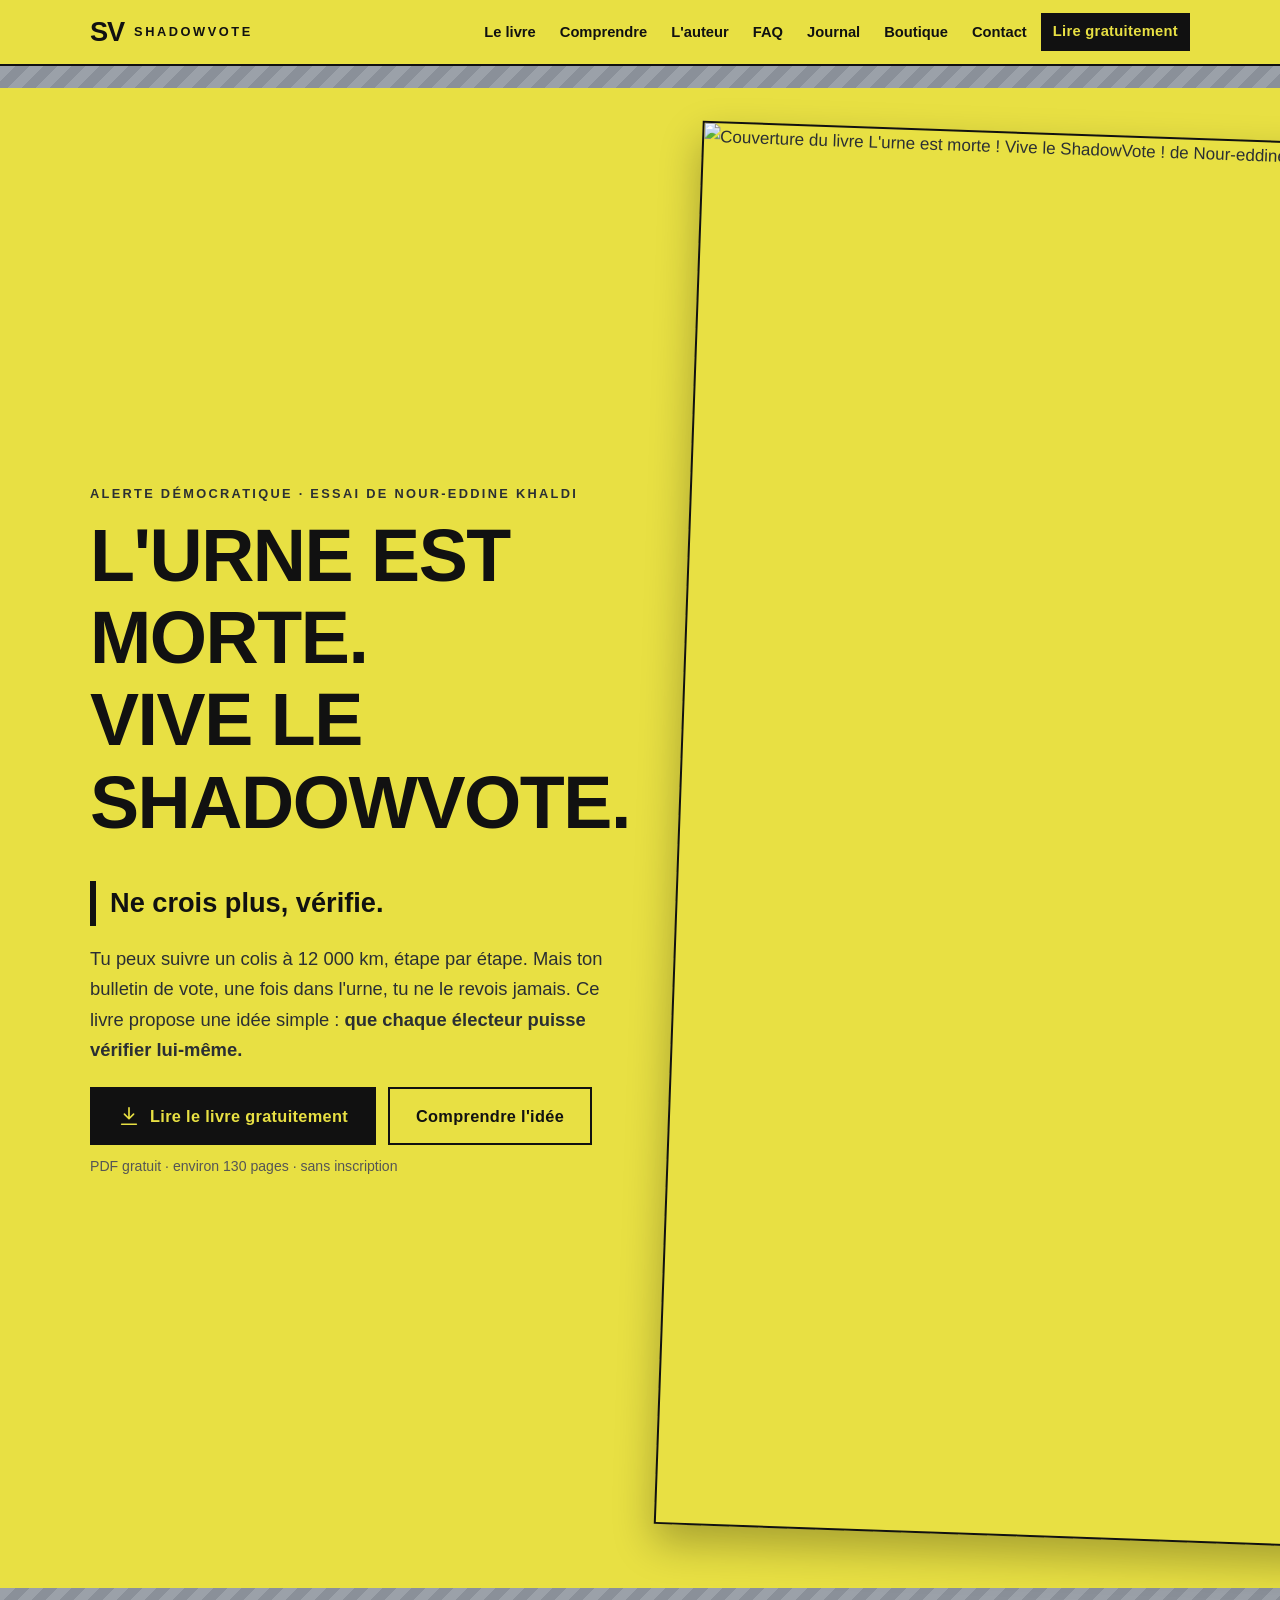
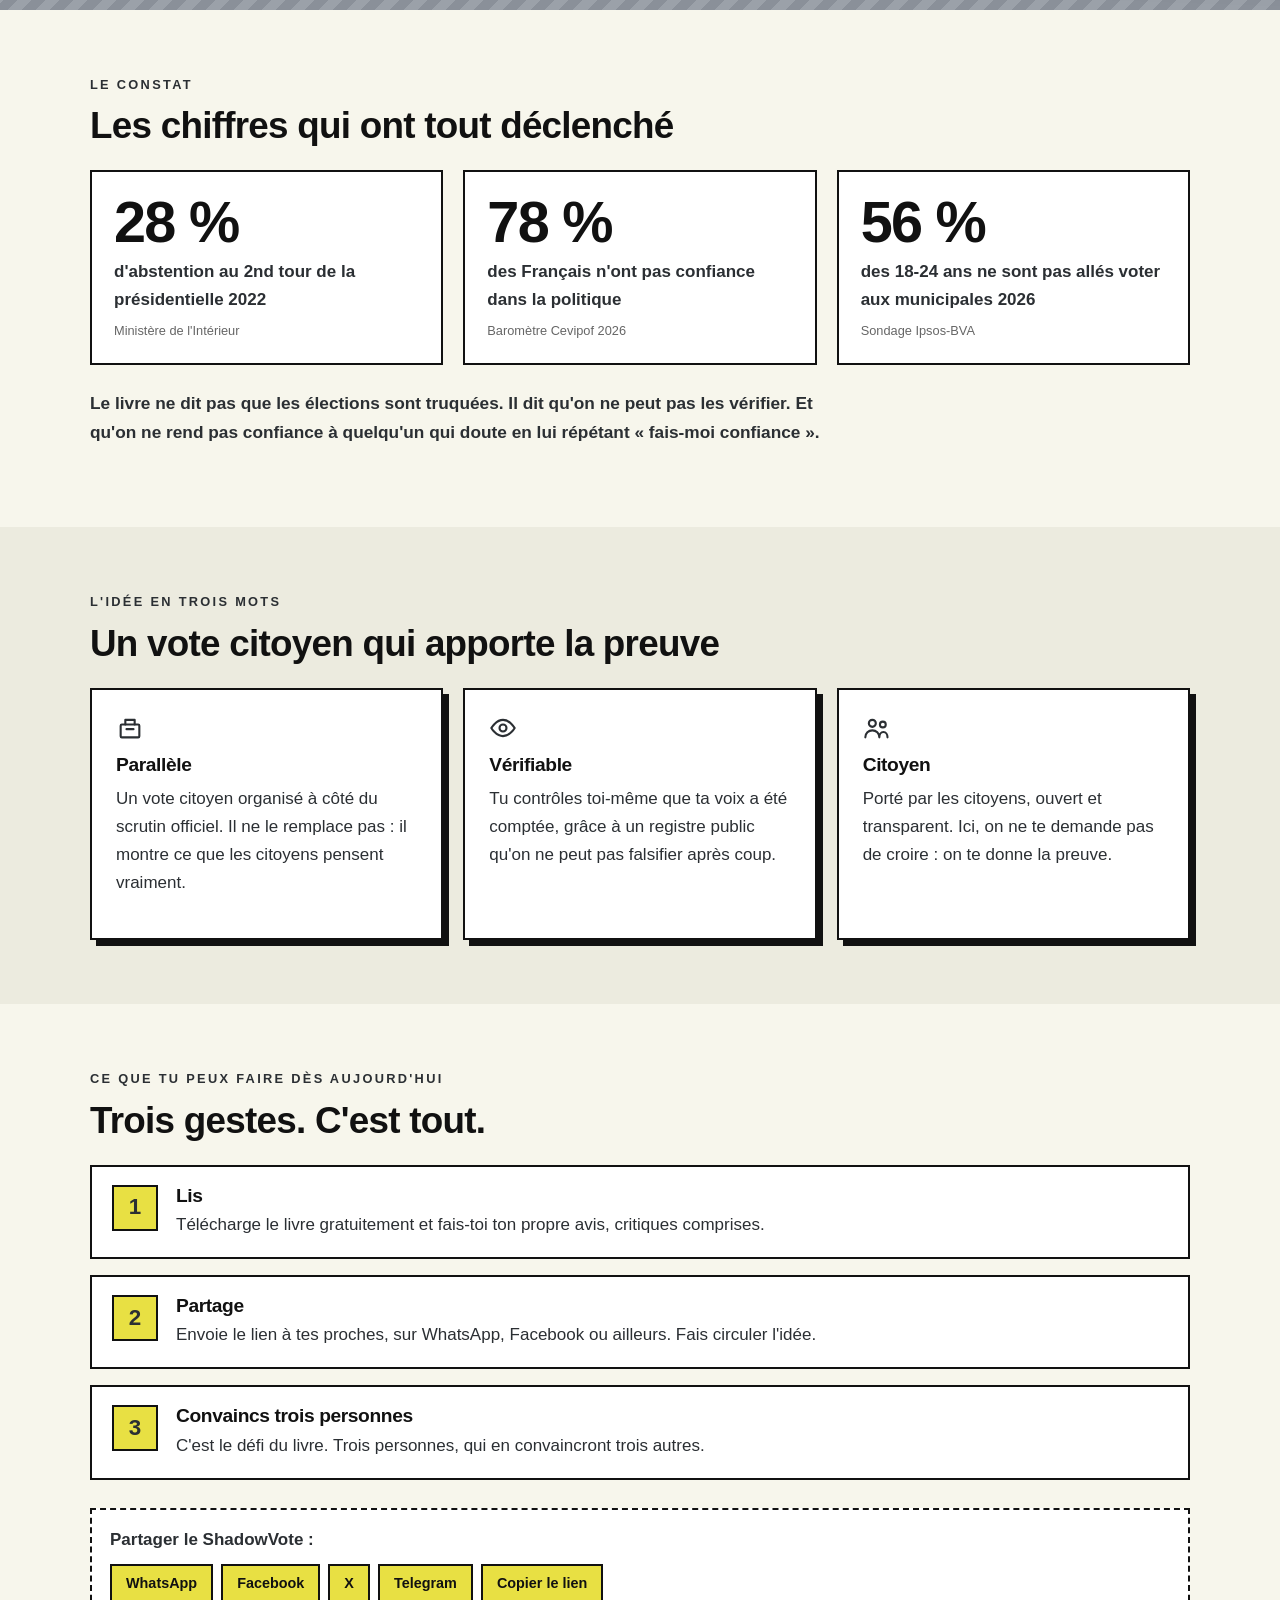
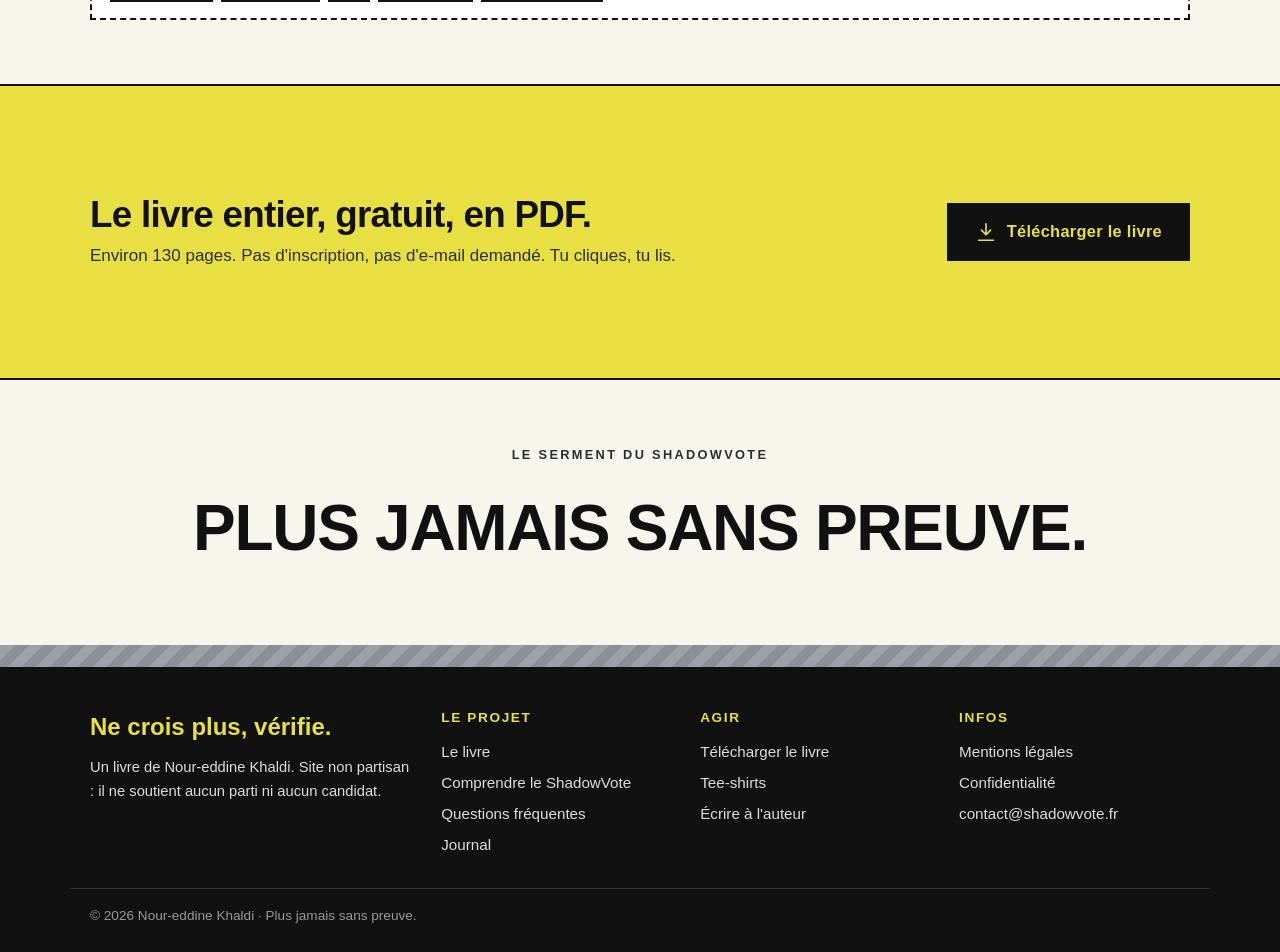
==== index.html @ 1c10cf1d "Add files via upload" ====
<!doctype html>
<html lang="fr">
<head>
<meta charset="utf-8">
<meta name="viewport" content="width=device-width, initial-scale=1">
<title>ShadowVote · L&#x27;urne est morte ! Vive le ShadowVote !</title>
<meta name="description" content="Le livre gratuit de Nour-eddine Khaldi : un vote citoyen parallèle, vérifiable par chacun grâce à la blockchain. Ne crois plus, vérifie.">
<link rel="canonical" href="https://www.shadowvote.fr/">
<meta name="theme-color" content="#E8E043">
<meta property="og:type" content="website"><meta property="og:locale" content="fr_FR"><meta property="og:site_name" content="ShadowVote">
<meta property="og:title" content="ShadowVote · L&#x27;urne est morte ! Vive le ShadowVote !"><meta property="og:description" content="Le livre gratuit de Nour-eddine Khaldi : un vote citoyen parallèle, vérifiable par chacun grâce à la blockchain. Ne crois plus, vérifie.">
<meta property="og:url" content="https://www.shadowvote.fr/"><meta property="og:image" content="https://www.shadowvote.fr/og.png"><meta property="og:image:width" content="1200"><meta property="og:image:height" content="630">
<meta name="twitter:card" content="summary_large_image"><meta name="twitter:title" content="ShadowVote · L&#x27;urne est morte ! Vive le ShadowVote !"><meta name="twitter:description" content="Le livre gratuit de Nour-eddine Khaldi : un vote citoyen parallèle, vérifiable par chacun grâce à la blockchain. Ne crois plus, vérifie."><meta name="twitter:image" content="https://www.shadowvote.fr/og.png">
<link rel="icon" href="/favicon.svg" type="image/svg+xml"><link rel="apple-touch-icon" href="/apple-touch-icon.png">
<link rel="preload" href="/fonts/inter-latin-800-normal.woff2" as="font" type="font/woff2" crossorigin>
<link rel="preload" href="/fonts/inter-latin-400-normal.woff2" as="font" type="font/woff2" crossorigin>
<link rel="stylesheet" href="/style.css">
<script type="application/ld+json">{"@context": "https://schema.org", "@type": "Book", "name": "L'urne est morte ! Vive le ShadowVote !", "author": {"@type": "Person", "name": "Nour-eddine Khaldi"}, "inLanguage": "fr", "numberOfPages": 130, "isAccessibleForFree": true, "image": "https://www.shadowvote.fr/img/couverture.jpg", "url": "https://www.shadowvote.fr", "bookFormat": "https://schema.org/EBook"}</script>
</head>
<body>
<a class="sauter" href="#contenu">Aller au contenu</a>
<header class="entete"><div class="wrap entete-in"><a class="logo" href="/" aria-label="ShadowVote, accueil"><span class="logo-sv">SV</span><span class="logo-txt">SHADOWVOTE</span></a>
<button class="burger" aria-label="Ouvrir le menu" aria-expanded="false" aria-controls="menu"><span></span><span></span><span></span></button>
<nav id="menu" class="menu" aria-label="Menu principal"><a href="/le-livre">Le livre</a><a href="/comprendre">Comprendre</a><a href="/auteur">L'auteur</a><a href="/faq">FAQ</a><a href="/journal">Journal</a><a href="/boutique">Boutique</a><a href="/contact">Contact</a><a class="btn btn-noir btn-sm" href="/telecharger/ShadowVote-Nour-eddine-Khaldi.pdf" download>Lire gratuitement</a></nav></div></header>
<main id="contenu">

<section class="heros"><div class="bande" aria-hidden="true"></div><div class="wrap heros-in">
<div class="heros-txt">
<p class="surtitre">Alerte démocratique · Essai de Nour-eddine Khaldi</p>
<h1>L'urne est morte.<br>Vive le ShadowVote.</h1>
<p class="slogan">Ne crois plus, vérifie.</p>
<p class="chapo">Tu peux suivre un colis à 12 000 km, étape par étape. Mais ton bulletin de vote, une fois dans l'urne, tu ne le revois jamais. Ce livre propose une idée simple : <b>que chaque électeur puisse vérifier lui-même.</b></p>
<div class="actions"><a class="btn btn-noir btn-lg" href="/telecharger/ShadowVote-Nour-eddine-Khaldi.pdf" download><svg class="ico" width="22" height="22" viewBox="0 0 24 24" fill="none" stroke="currentColor" stroke-width="1.8" stroke-linecap="round" stroke-linejoin="round" aria-hidden="true"><path d="M12 3v12M7 10l5 5 5-5M4 21h16"/></svg> Lire le livre gratuitement</a><a class="btn btn-ligne btn-lg" href="/comprendre">Comprendre l'idée</a></div>
<p class="petit">PDF gratuit · environ 130 pages · sans inscription</p>
</div>
<div class="heros-couv"><img src="/img/couverture.jpg" width="900" height="1406" alt="Couverture du livre L'urne est morte ! Vive le ShadowVote ! de Nour-eddine Khaldi" fetchpriority="high"></div>
</div><div class="bande" aria-hidden="true"></div></section>

<section class="bloc"><div class="wrap">
<p class="surtitre">Le constat</p>
<h2>Les chiffres qui ont tout déclenché</h2>
<div class="chiffres">
<div class="chiffre"><b>28 %</b><span>d'abstention au 2nd tour de la présidentielle 2022</span><small>Ministère de l'Intérieur</small></div>
<div class="chiffre"><b>78 %</b><span>des Français n'ont pas confiance dans la politique</span><small>Baromètre Cevipof 2026</small></div>
<div class="chiffre"><b>56 %</b><span>des 18-24 ans ne sont pas allés voter aux municipales 2026</span><small>Sondage Ipsos-BVA</small></div>
</div>
<p class="note">Le livre ne dit pas que les élections sont truquées. Il dit qu'on ne peut pas les vérifier. Et qu'on ne rend pas confiance à quelqu'un qui doute en lui répétant « fais-moi confiance ».</p>
</div></section>

<section class="bloc bloc-gris"><div class="wrap">
<p class="surtitre">L'idée en trois mots</p>
<h2>Un vote citoyen qui apporte la preuve</h2>
<div class="trois">
<div class="carte"><svg class="ico" width="28" height="28" viewBox="0 0 24 24" fill="none" stroke="currentColor" stroke-width="1.8" stroke-linecap="round" stroke-linejoin="round" aria-hidden="true"><rect x="4" y="9" width="16" height="11" rx="1"/><path d="M8 9V5h8v4M9 13h6"/></svg><h3>Parallèle</h3><p>Un vote citoyen organisé à côté du scrutin officiel. Il ne le remplace pas : il montre ce que les citoyens pensent vraiment.</p></div>
<div class="carte"><svg class="ico" width="28" height="28" viewBox="0 0 24 24" fill="none" stroke="currentColor" stroke-width="1.8" stroke-linecap="round" stroke-linejoin="round" aria-hidden="true"><path d="M2 12s4-7 10-7 10 7 10 7-4 7-10 7S2 12 2 12z"/><circle cx="12" cy="12" r="3"/></svg><h3>Vérifiable</h3><p>Tu contrôles toi-même que ta voix a été comptée, grâce à un registre public qu'on ne peut pas falsifier après coup.</p></div>
<div class="carte"><svg class="ico" width="28" height="28" viewBox="0 0 24 24" fill="none" stroke="currentColor" stroke-width="1.8" stroke-linecap="round" stroke-linejoin="round" aria-hidden="true"><circle cx="8" cy="8" r="3"/><circle cx="17" cy="9" r="2.5"/><path d="M2 20c0-3.5 2.7-6 6-6s6 2.5 6 6M14 20c0-2.6 1.4-4.6 3.5-4.6S21 17.4 21 20"/></svg><h3>Citoyen</h3><p>Porté par les citoyens, ouvert et transparent. Ici, on ne te demande pas de croire : on te donne la preuve.</p></div>
</div></div></section>

<section class="bloc"><div class="wrap">
<p class="surtitre">Ce que tu peux faire dès aujourd'hui</p>
<h2>Trois gestes. C'est tout.</h2>
<ol class="etapes">
<li><span>1</span><div><h3>Lis</h3><p>Télécharge le livre gratuitement et fais-toi ton propre avis, critiques comprises.</p></div></li>
<li><span>2</span><div><h3>Partage</h3><p>Envoie le lien à tes proches, sur WhatsApp, Facebook ou ailleurs. Fais circuler l'idée.</p></div></li>
<li><span>3</span><div><h3>Convaincs trois personnes</h3><p>C'est le défi du livre. Trois personnes, qui en convaincront trois autres.</p></div></li>
</ol>
<div class="partage" data-partage><p><b>Partager le ShadowVote :</b></p><div class="partage-btns">
<a class="pbtn" data-reseau="whatsapp" href="#">WhatsApp</a><a class="pbtn" data-reseau="facebook" href="#">Facebook</a><a class="pbtn" data-reseau="x" href="#">X</a><a class="pbtn" data-reseau="telegram" href="#">Telegram</a><button class="pbtn" data-reseau="copier" type="button">Copier le lien</button></div></div>
</div></section>
<section class="bloc bloc-jaune"><div class="wrap cta">
<div><h2>Le livre entier, gratuit, en PDF.</h2><p>Environ 130 pages. Pas d'inscription, pas d'e-mail demandé. Tu cliques, tu lis.</p></div>
<a class="btn btn-noir btn-lg" href="/telecharger/ShadowVote-Nour-eddine-Khaldi.pdf" download><svg class="ico" width="22" height="22" viewBox="0 0 24 24" fill="none" stroke="currentColor" stroke-width="1.8" stroke-linecap="round" stroke-linejoin="round" aria-hidden="true"><path d="M12 3v12M7 10l5 5 5-5M4 21h16"/></svg> Télécharger le livre</a></div></section>
<section class="bloc"><div class="wrap serment"><p class="surtitre">Le serment du ShadowVote</p><p class="serment-txt">Plus jamais sans preuve.</p></div></section>

</main>
<footer class="pied"><div class="bande" aria-hidden="true"></div><div class="wrap pied-in">
<div><div class="pied-slogan">Ne crois plus, vérifie.</div><p>Un livre de Nour-eddine Khaldi. Site non partisan : il ne soutient aucun parti ni aucun candidat.</p></div>
<div><b>Le projet</b><a href="/le-livre">Le livre</a><a href="/comprendre">Comprendre le ShadowVote</a><a href="/faq">Questions fréquentes</a><a href="/journal">Journal</a></div>
<div><b>Agir</b><a href="/telecharger/ShadowVote-Nour-eddine-Khaldi.pdf" download>Télécharger le livre</a><a href="/boutique">Tee-shirts</a><a href="/contact">Écrire à l'auteur</a></div>
<div><b>Infos</b><a href="/mentions-legales">Mentions légales</a><a href="/confidentialite">Confidentialité</a><a href="mailto:contact@shadowvote.fr">contact@shadowvote.fr</a></div>
</div><div class="wrap pied-bas">© 2026 Nour-eddine Khaldi · Plus jamais sans preuve.</div></footer>
<script src="/app.js" defer></script>
</body>
</html>
---- style.css ----
/* ShadowVote — charte reprise de la couverture : jaune #E8E043, gris réfléchissant, anthracite, noir encre, fond crème. Polices locales Inter. */
@font-face{font-family:Inter;font-weight:400;font-display:swap;src:url(/fonts/inter-latin-400-normal.woff2) format("woff2")}
@font-face{font-family:Inter;font-weight:500;font-display:swap;src:url(/fonts/inter-latin-500-normal.woff2) format("woff2")}
@font-face{font-family:Inter;font-weight:700;font-display:swap;src:url(/fonts/inter-latin-700-normal.woff2) format("woff2")}
@font-face{font-family:Inter;font-weight:800;font-display:swap;src:url(/fonts/inter-latin-800-normal.woff2) format("woff2")}
@font-face{font-family:Inter;font-weight:900;font-display:swap;src:url(/fonts/inter-latin-900-normal.woff2) format("woff2")}
:root{--jaune:#E8E043;--gris:#B9BEC4;--gris-fonce:#8A9099;--anthracite:#2B2F33;--noir:#111111;--creme:#F7F6EC;--blanc:#fff;--ligne:#dcdbd0;--max:1140px}
*{box-sizing:border-box}
html{scroll-behavior:smooth;-webkit-text-size-adjust:100%}
@media (prefers-reduced-motion:reduce){html{scroll-behavior:auto}*{transition:none!important}}
body{margin:0;font:400 1.0625rem/1.65 Inter,"Helvetica Neue",Arial,sans-serif;color:var(--anthracite);background:var(--creme);overflow-x:clip}
img,svg{max-width:100%;height:auto;display:block}
a{color:var(--noir);text-decoration-thickness:2px;text-underline-offset:3px;text-decoration-color:var(--jaune)}
a:hover{text-decoration-color:var(--noir)}
:focus-visible{outline:3px solid var(--noir);outline-offset:3px}
h1,h2,h3{color:var(--noir);line-height:1.12;margin:0 0 .5em;letter-spacing:-.02em}
h1{font-weight:900;font-size:clamp(2.2rem,7vw,4.2rem);text-transform:uppercase}
h2{font-weight:800;font-size:clamp(1.55rem,4vw,2.3rem)}
h3{font-weight:800;font-size:1.2rem}
p{margin:0 0 1em}
.wrap{max-width:var(--max);margin:0 auto;padding:0 20px}
.etroit{max-width:760px}
.sauter{position:absolute;left:-9999px}.sauter:focus{left:12px;top:12px;z-index:99;background:var(--noir);color:#fff;padding:8px 12px}
.bande{height:22px;background:repeating-linear-gradient(-45deg,#8A9099 0 10px,#9BA1A9 10px 20px)}
.surtitre{font-weight:800;font-size:.8rem;letter-spacing:.18em;text-transform:uppercase;color:var(--anthracite);margin-bottom:.8em}
.chapo{font-size:1.15rem;max-width:44em}
.petit{font-size:.88rem;color:#555}
.ico{flex:none}
/* Entête */
.entete{position:sticky;top:0;z-index:50;background:var(--jaune);border-bottom:2px solid var(--noir)}
.entete-in{display:flex;align-items:center;justify-content:space-between;min-height:64px;gap:16px}
.logo{display:flex;align-items:center;gap:10px;text-decoration:none;color:var(--noir)}
.logo-sv{font-weight:900;font-size:1.7rem;letter-spacing:-.04em;line-height:1}
.logo-txt{font-weight:800;font-size:.8rem;letter-spacing:.2em}
.menu{display:flex;align-items:center;gap:4px}
.menu a{font-weight:700;font-size:.92rem;text-decoration:none;padding:8px 10px;color:var(--noir)}
.menu a[aria-current=page]{box-shadow:inset 0 -3px 0 var(--noir)}
.menu a:not(.btn):hover{background:rgba(0,0,0,.08)}
.burger{display:none;background:none;border:2px solid var(--noir);width:46px;height:42px;padding:9px;cursor:pointer}
.burger span{display:block;height:3px;background:var(--noir);margin:3px 0}
@media (max-width:980px){
 .burger{display:block}
 .menu{display:none;position:absolute;left:0;right:0;top:100%;background:var(--jaune);flex-direction:column;align-items:stretch;padding:8px 20px 18px;border-bottom:2px solid var(--noir)}
 .menu.ouvert{display:flex}
 .menu a{padding:13px 4px;border-bottom:1px solid rgba(0,0,0,.15);font-size:1rem}
 .menu .btn{margin-top:12px;justify-content:center}
}
/* Boutons */
.btn{display:inline-flex;align-items:center;gap:10px;font:800 .95rem/1.2 Inter,Arial,sans-serif;letter-spacing:.02em;padding:13px 22px;border:2px solid var(--noir);text-decoration:none;cursor:pointer;text-align:center;transition:transform .12s,background .12s}
.btn:hover{transform:translateY(-1px)}
.btn-noir{background:var(--noir);color:var(--jaune)}
.btn-noir:hover{background:var(--anthracite)}
.btn-ligne{background:transparent;color:var(--noir)}
.btn-ligne:hover{background:var(--noir);color:var(--jaune)}
.btn-sm{padding:8px 14px;font-size:.85rem}
.btn-lg{padding:16px 26px;font-size:1.02rem}
.actions{display:flex;flex-wrap:wrap;gap:12px;margin:22px 0 10px}
.actions.centre{justify-content:center}
@media (max-width:560px){.actions .btn{width:100%;justify-content:center}}
/* Héros */
.heros{background:var(--jaune)}
.heros-in{display:grid;grid-template-columns:1.25fr .75fr;gap:48px;align-items:center;padding-top:48px;padding-bottom:48px}
.heros h1{font-size:clamp(2.3rem,6.4vw,4.6rem)}
.slogan{font-weight:900;font-size:clamp(1.25rem,3vw,1.7rem);color:var(--noir);border-left:6px solid var(--noir);padding-left:14px;margin:6px 0 18px}
.heros-couv img{box-shadow:0 18px 40px rgba(0,0,0,.28);border:2px solid var(--noir);transform:rotate(2deg)}
@media (max-width:860px){.heros-in{grid-template-columns:1fr;gap:28px}.heros-couv{max-width:300px;margin:0 auto}}
.titre-page{background:var(--jaune)}
.titre-page .wrap{padding-top:40px;padding-bottom:40px}
.titre-page h1{font-size:clamp(2rem,5.5vw,3.4rem)}
/* Blocs */
.bloc{padding:64px 0}
.bloc-gris{background:#ECEBDF}
.bloc-jaune{background:var(--jaune);border-top:2px solid var(--noir);border-bottom:2px solid var(--noir)}
.chiffres{display:grid;grid-template-columns:repeat(3,minmax(0,1fr));gap:20px;margin:24px 0}
.chiffre{background:var(--blanc);border:2px solid var(--noir);padding:22px;display:flex;flex-direction:column;gap:6px}
.chiffre b{font-weight:900;font-size:clamp(2.6rem,6vw,3.6rem);line-height:1;color:var(--noir);letter-spacing:-.03em}
.chiffre span{font-weight:600}
.chiffre small{color:#666;font-size:.8rem}
.note{font-weight:600;font-size:1.08rem;max-width:44em}
.trois{display:grid;grid-template-columns:repeat(3,minmax(0,1fr));gap:20px;margin-top:24px}
.carte{background:var(--blanc);border:2px solid var(--noir);padding:24px;box-shadow:6px 6px 0 var(--noir)}
.carte .ico{margin-bottom:12px}
@media (max-width:820px){.chiffres,.trois{grid-template-columns:minmax(0,1fr)}}
.etapes{list-style:none;padding:0;margin:24px 0;display:grid;gap:16px}
.etapes li{display:flex;gap:18px;align-items:flex-start;background:var(--blanc);border:2px solid var(--noir);padding:18px 20px}
.etapes li>span{flex:none;width:46px;height:46px;display:grid;place-items:center;background:var(--jaune);border:2px solid var(--noir);font-weight:900;font-size:1.4rem}
.etapes h3{margin-bottom:.25em}.etapes p{margin:0}
.cta{display:flex;align-items:center;justify-content:space-between;gap:24px;padding-top:44px;padding-bottom:44px}
.cta h2{margin-bottom:.2em}.cta p{margin:0}
@media (max-width:760px){.cta{flex-direction:column;align-items:flex-start}.cta .btn{width:100%;justify-content:center}}
.serment{text-align:center}
.serment-txt{font-weight:900;font-size:clamp(2rem,7vw,4rem);text-transform:uppercase;color:var(--noir);letter-spacing:-.02em;margin:0}
.deux{display:grid;grid-template-columns:.8fr 1.2fr;gap:48px;align-items:start}
.couv{border:2px solid var(--noir);box-shadow:10px 10px 0 var(--noir)}
@media (max-width:860px){.deux{grid-template-columns:1fr}.deux .couv{max-width:320px;margin:0 auto}}
.texte h2{margin-top:1.4em}.texte h2:first-child{margin-top:0}
.texte ul{padding-left:1.2em}.texte li{margin-bottom:.4em}
.coches{list-style:none;padding:0!important}
.coches li{padding-left:30px;position:relative}
.coches li::before{content:"";position:absolute;left:0;top:.42em;width:16px;height:16px;background:var(--jaune);border:2px solid var(--noir)}
.infos{list-style:none;padding:0!important;display:grid;grid-template-columns:1fr 1fr;gap:10px}
.infos li{background:var(--blanc);border:2px solid var(--noir);padding:10px 14px;margin:0}
@media (max-width:480px){.infos{grid-template-columns:1fr}}
blockquote{margin:1.2em 0;padding:14px 20px;border-left:6px solid var(--jaune);background:var(--blanc);font-weight:800;font-size:1.25rem;color:var(--noir)}
.encadre{background:var(--blanc);border:2px solid var(--noir);border-left:10px solid var(--jaune);padding:18px 22px;margin:26px 0}
.encadre h3{margin-bottom:.3em}.encadre p:last-child{margin:0}
.encadre-jaune{background:var(--jaune);border-left-width:2px}
.sources{font-size:.85rem;color:#555}
.signature{font-weight:800}
hr{border:0;border-top:2px solid var(--ligne);margin:2em 0}
/* FAQ */
details.q{background:var(--blanc);border:2px solid var(--noir);margin-bottom:12px}
details.q summary{cursor:pointer;font-weight:800;padding:16px 50px 16px 18px;position:relative;list-style:none;color:var(--noir)}
details.q summary::-webkit-details-marker{display:none}
details.q summary::after{content:"+";position:absolute;right:18px;top:50%;transform:translateY(-50%);font-size:1.6rem;font-weight:900}
details.q[open] summary::after{content:"–"}
details.q p{padding:0 18px 18px;margin:0}
/* Journal */
.article-carte{display:block;background:var(--blanc);border:2px solid var(--noir);padding:24px;text-decoration:none;box-shadow:6px 6px 0 var(--noir)}
.article-carte small{font-weight:700;color:#666}
.article-carte h2{margin:.3em 0}
.article-carte span{font-weight:800}
/* Partage */
.partage{margin-top:28px;background:var(--blanc);border:2px dashed var(--noir);padding:16px 18px}
.partage p{margin:0 0 10px}
.partage-btns{display:flex;flex-wrap:wrap;gap:8px}
.pbtn{font:700 .9rem Inter,Arial,sans-serif;padding:9px 14px;border:2px solid var(--noir);background:var(--jaune);color:var(--noir);text-decoration:none;cursor:pointer}
.pbtn:hover{background:var(--noir);color:var(--jaune)}
/* Boutique */
.tees{display:grid;grid-template-columns:repeat(3,minmax(0,1fr));gap:20px;margin:26px 0}
.tee{background:var(--blanc);border:2px solid var(--noir);padding:16px;text-align:center}
.tee-img{background:#ECEBDF;padding:14px}
.tee h3{font-size:1rem;margin:12px 0 2px}.tee p{margin:0;color:#555;font-size:.9rem}
@media (max-width:820px){.tees{grid-template-columns:1fr 1fr}}
@media (max-width:480px){.tees{grid-template-columns:1fr}}
/* Formulaire */
.form{display:grid;gap:16px;background:var(--blanc);border:2px solid var(--noir);padding:24px;box-shadow:8px 8px 0 var(--noir);margin-bottom:20px}
.form label{display:grid;gap:6px;font-weight:700;color:var(--noir)}
.form input,.form textarea,.form select{font:400 1rem Inter,Arial,sans-serif;padding:12px 14px;border:2px solid var(--noir);background:var(--creme);width:100%;color:var(--noir)}
.form input:focus,.form textarea:focus,.form select:focus{outline:3px solid var(--jaune);outline-offset:0}
.form .case{display:flex;gap:10px;align-items:flex-start;font-weight:500;font-size:.92rem}
.form .case input{width:20px;height:20px;flex:none;margin-top:2px}
.form .btn{justify-self:start}
.pot{position:absolute;left:-9999px;width:1px;height:1px}
.form-msg{margin:0;font-weight:700}
.form-msg.ok{color:#1d6b3b}.form-msg.err{color:#a02720}
/* Pied */
.pied{background:var(--noir);color:#ddd;margin-top:0}
.pied-in{display:grid;grid-template-columns:1.4fr 1fr 1fr 1fr;gap:28px;padding-top:40px;padding-bottom:28px}
.pied a{display:block;color:#ddd;text-decoration:none;padding:3px 0;font-size:.95rem}
.pied a:hover{color:var(--jaune)}
.pied b{display:block;color:var(--jaune);margin-bottom:6px;font-size:.85rem;letter-spacing:.12em;text-transform:uppercase}
.pied-slogan{font-weight:900;font-size:1.5rem;color:var(--jaune);margin-bottom:8px}
.pied p{font-size:.92rem}
.pied-bas{border-top:1px solid #333;padding-top:16px;padding-bottom:24px;font-size:.85rem;color:#999}
@media (max-width:820px){.pied-in{grid-template-columns:1fr 1fr}.pied-in>div:first-child{grid-column:1/-1}}
.menu a.btn-noir,.menu a.btn-noir:hover{color:var(--jaune);background:var(--noir)}
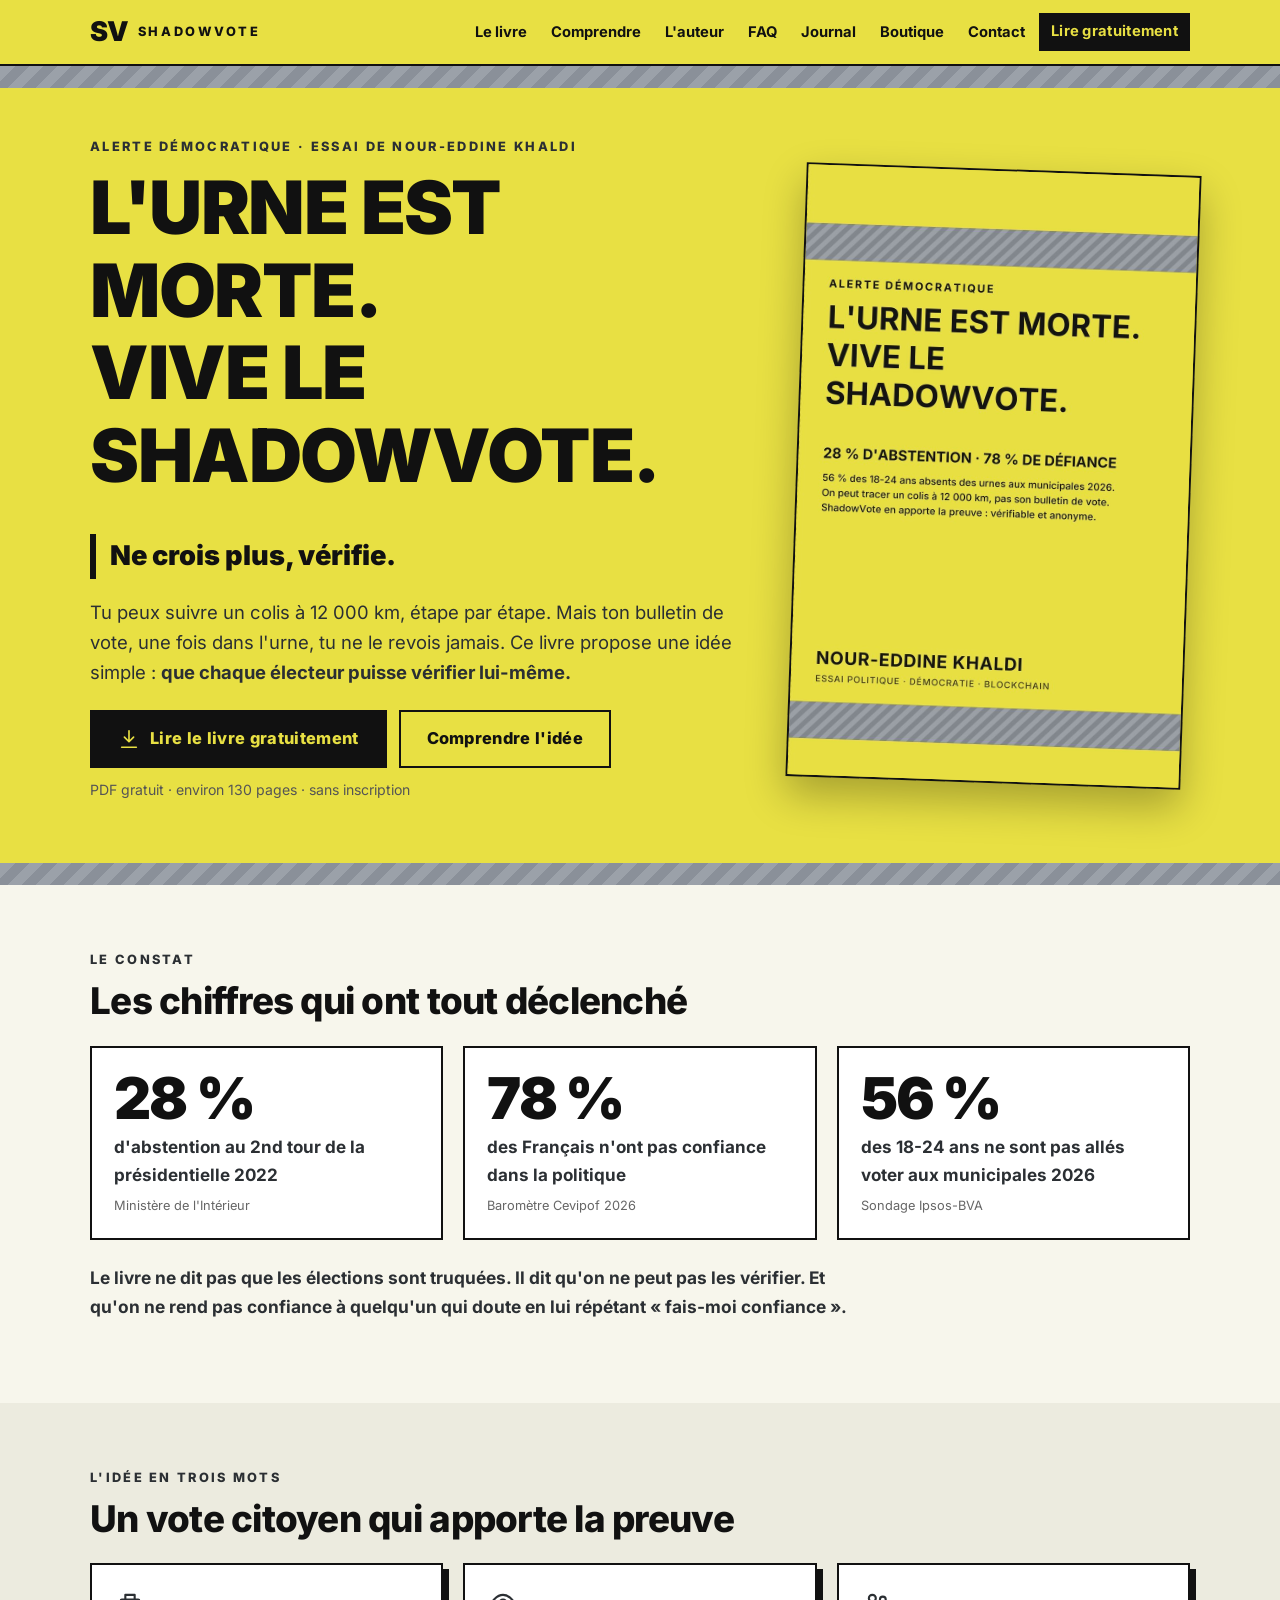
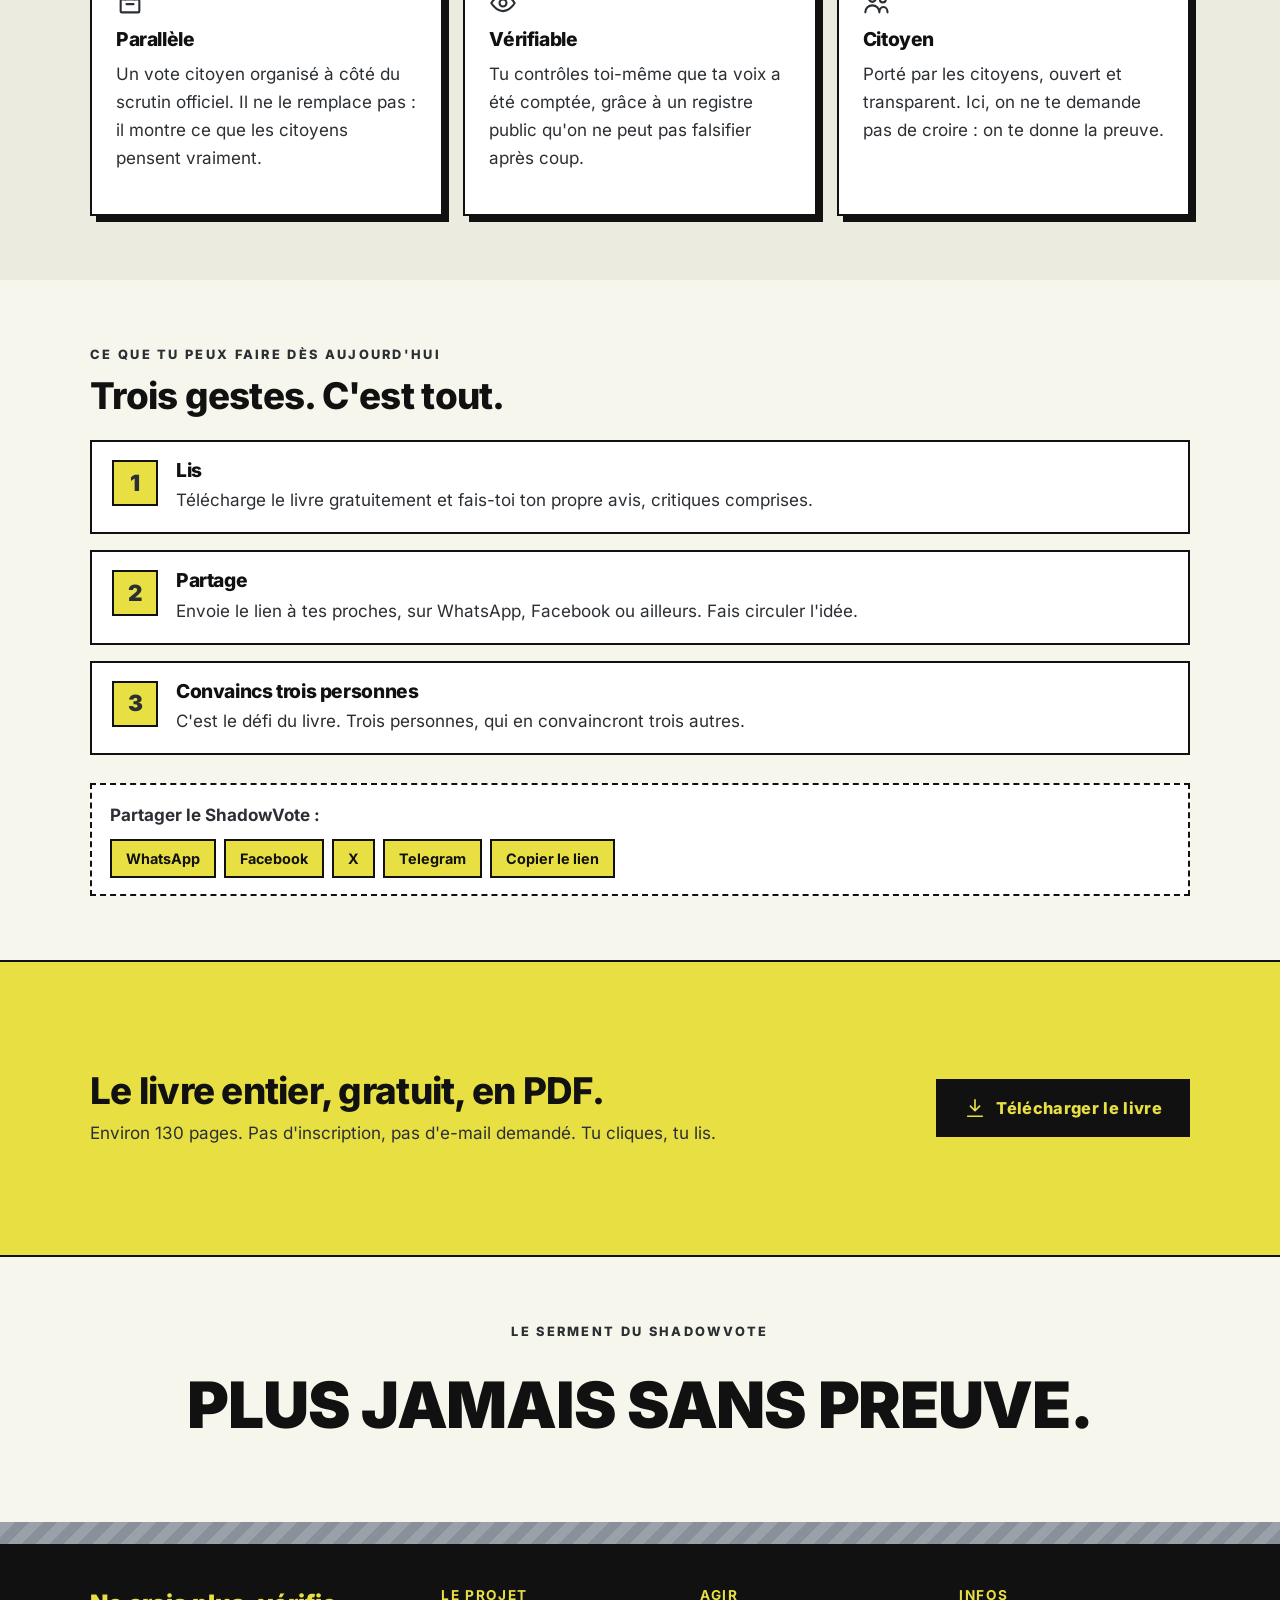
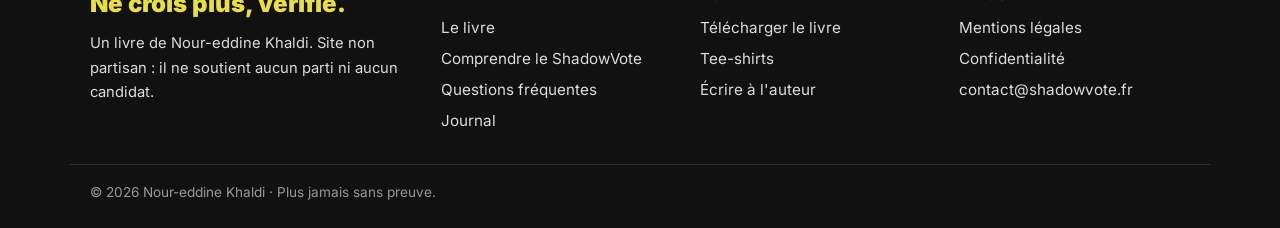
==== commit e85841c6: "Add files via upload" ====
--- a/index.html
+++ b/index.html
@@ -3,6 +3,7 @@
 <head>
 <meta charset="utf-8">
 <meta name="viewport" content="width=device-width, initial-scale=1">
+<meta name="color-scheme" content="only light">
 <title>ShadowVote · L&#x27;urne est morte ! Vive le ShadowVote !</title>
 <meta name="description" content="Le livre gratuit de Nour-eddine Khaldi : un vote citoyen parallèle, vérifiable par chacun grâce à la blockchain. Ne crois plus, vérifie.">
 <link rel="canonical" href="https://www.shadowvote.fr/">
--- a/style.css
+++ b/style.css
@@ -6,7 +6,7 @@
 @font-face{font-family:Inter;font-weight:900;font-display:swap;src:url(/fonts/inter-latin-900-normal.woff2) format("woff2")}
 :root{--jaune:#E8E043;--gris:#B9BEC4;--gris-fonce:#8A9099;--anthracite:#2B2F33;--noir:#111111;--creme:#F7F6EC;--blanc:#fff;--ligne:#dcdbd0;--max:1140px}
 *{box-sizing:border-box}
-html{scroll-behavior:smooth;-webkit-text-size-adjust:100%}
+html{color-scheme:only light;scroll-behavior:smooth;-webkit-text-size-adjust:100%}
 @media (prefers-reduced-motion:reduce){html{scroll-behavior:auto}*{transition:none!important}}
 body{margin:0;font:400 1.0625rem/1.65 Inter,"Helvetica Neue",Arial,sans-serif;color:var(--anthracite);background:var(--creme);overflow-x:clip}
 img,svg{max-width:100%;height:auto;display:block}
@@ -92,7 +92,7 @@
 .serment-txt{font-weight:900;font-size:clamp(2rem,7vw,4rem);text-transform:uppercase;color:var(--noir);letter-spacing:-.02em;margin:0}
 .deux{display:grid;grid-template-columns:.8fr 1.2fr;gap:48px;align-items:start}
 .couv{border:2px solid var(--noir);box-shadow:10px 10px 0 var(--noir)}
-@media (max-width:860px){.deux{grid-template-columns:1fr}.deux .couv{max-width:320px;margin:0 auto}}
+@media (max-width:860px){.deux{grid-template-columns:1fr}.deux .couv{max-width:min(320px,calc(100% - 10px));margin:0 auto}}
 .texte h2{margin-top:1.4em}.texte h2:first-child{margin-top:0}
 .texte ul{padding-left:1.2em}.texte li{margin-bottom:.4em}
 .coches{list-style:none;padding:0!important}
@@ -155,3 +155,13 @@
 .pied-bas{border-top:1px solid #333;padding-top:16px;padding-bottom:24px;font-size:.85rem;color:#999}
 @media (max-width:820px){.pied-in{grid-template-columns:1fr 1fr}.pied-in>div:first-child{grid-column:1/-1}}
 .menu a.btn-noir,.menu a.btn-noir:hover{color:var(--jaune);background:var(--noir)}
+/* Petits écrans : aucun bloc ne dépasse, les grands titres se réduisent et se coupent proprement (avec trait d'union) */
+h1,h2,h3{overflow-wrap:break-word;hyphens:auto;-webkit-hyphens:auto}
+.titre-page h1{font-size:clamp(1.55rem,8.2vw,3.4rem)}
+@media (max-width:860px){.deux{grid-template-columns:minmax(0,1fr)}.deux>*{min-width:0}}
+.tee-photos{display:grid;grid-template-columns:1fr 1fr;gap:8px;background:#ECEBDF;padding:8px}
+.tee-photos figure{margin:0}.tee-photos img{display:block;width:100%;height:auto}
+.tee-photos figcaption{font-size:.75rem;color:#555;margin-top:4px}
+
+/* Les applis (Facebook, Messenger, Instagram) qui forcent le mode sombre ne doivent pas inverser les couleurs du pied de page */
+.pied,.pied-in,.pied-in>div,.pied-bas{background-color:var(--noir)}
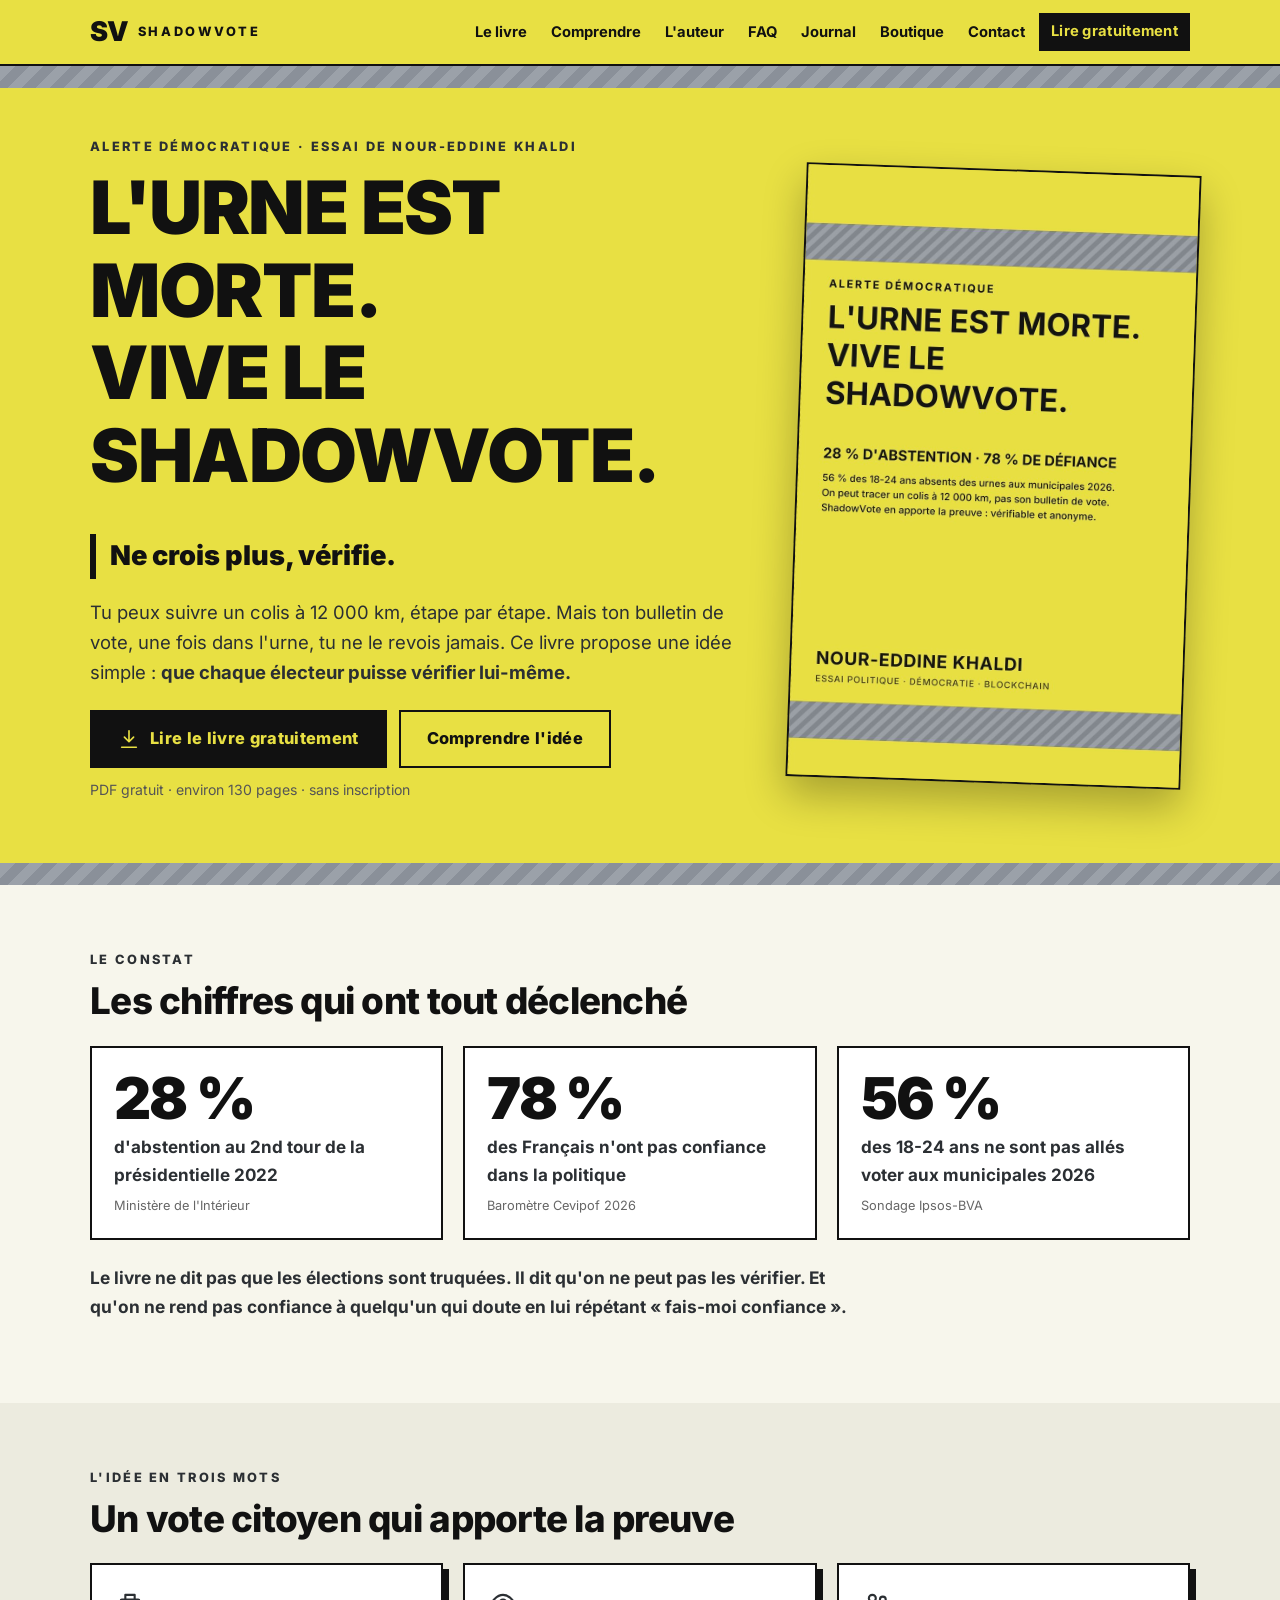
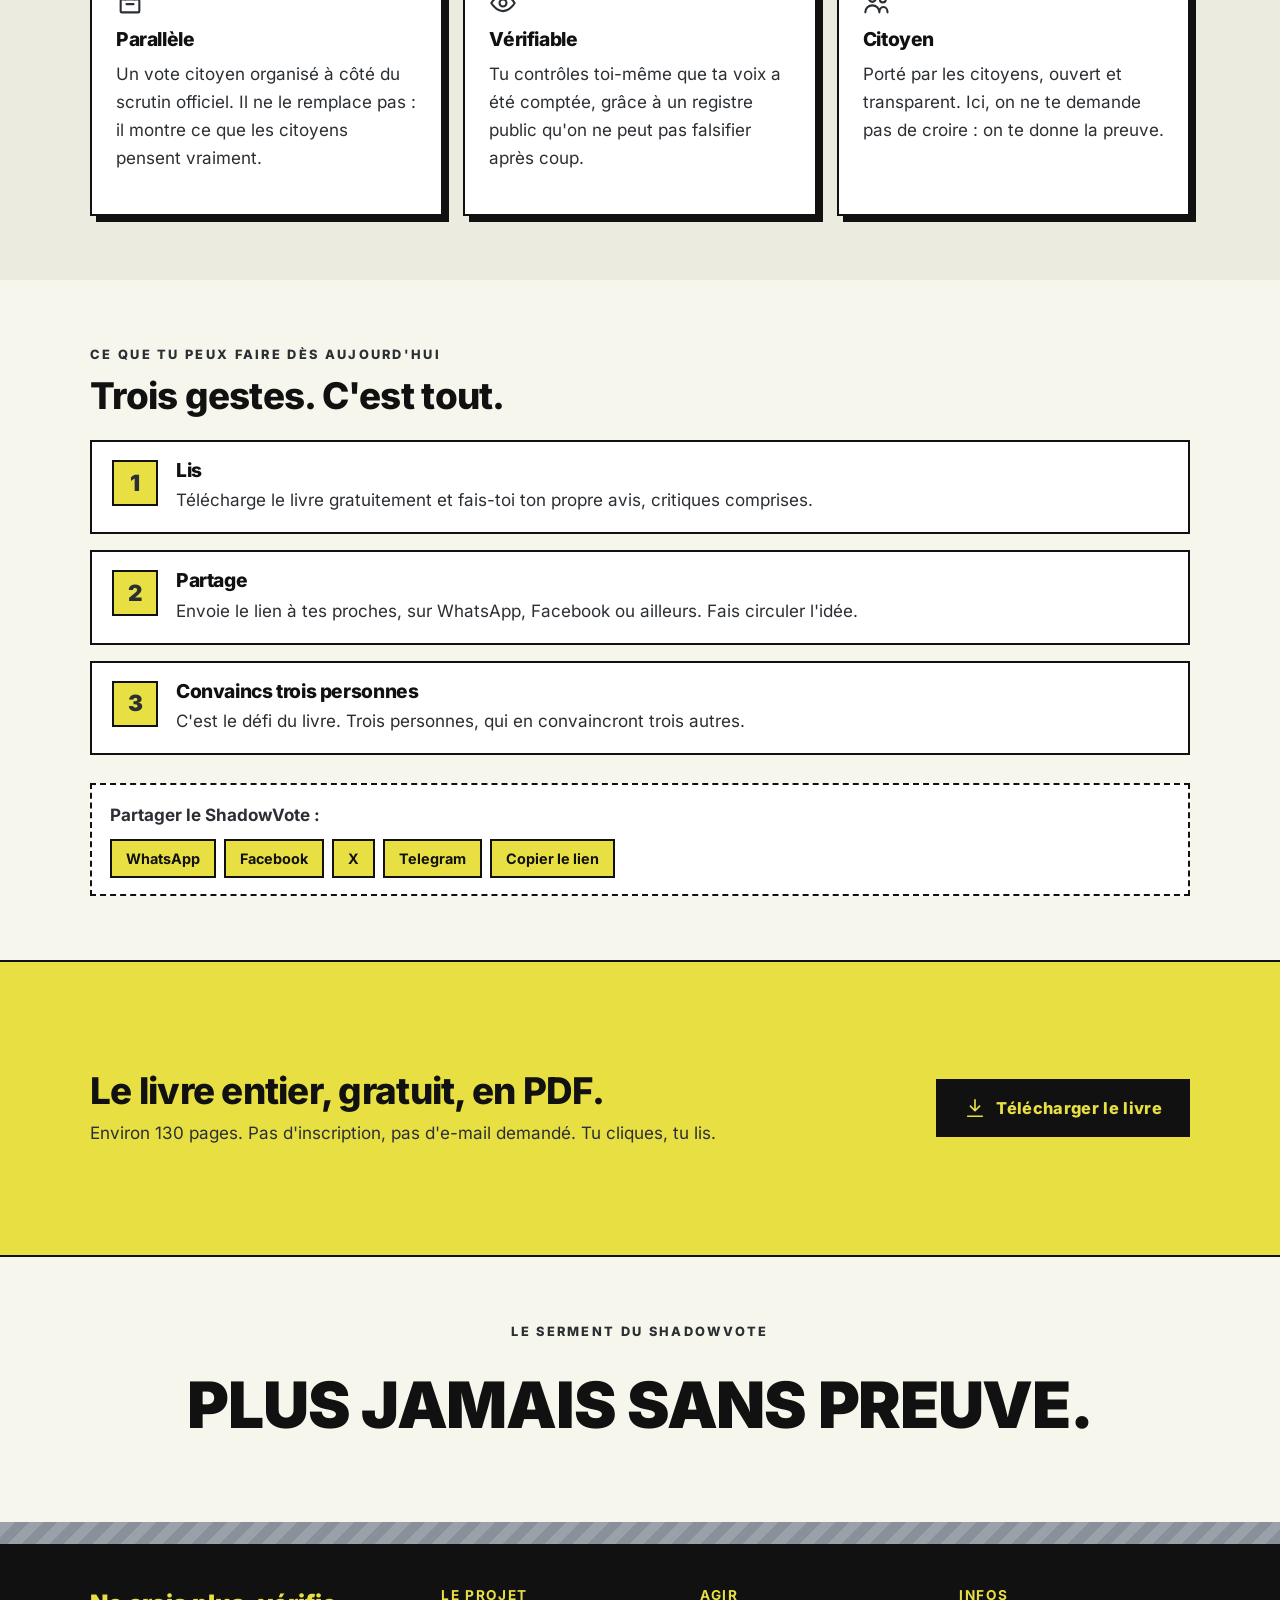
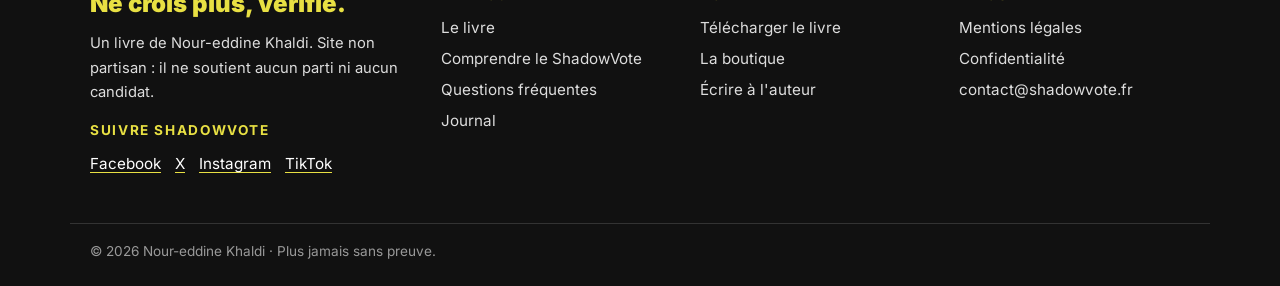
==== commit 31f7c3c4: "Add files via upload" ====
--- a/index.html
+++ b/index.html
@@ -75,9 +75,9 @@
 
 </main>
 <footer class="pied"><div class="bande" aria-hidden="true"></div><div class="wrap pied-in">
-<div><div class="pied-slogan">Ne crois plus, vérifie.</div><p>Un livre de Nour-eddine Khaldi. Site non partisan : il ne soutient aucun parti ni aucun candidat.</p></div>
+<div><div class="pied-slogan">Ne crois plus, vérifie.</div><p>Un livre de Nour-eddine Khaldi. Site non partisan : il ne soutient aucun parti ni aucun candidat.</p><p class="reseaux"><b>Suivre ShadowVote</b><a href="https://www.facebook.com/profile.php?id=61595764570837" rel="me noopener" target="_blank">Facebook</a><a href="https://x.com/ShadowVoteFR" rel="me noopener" target="_blank">X</a><a href="https://www.instagram.com/shadowvote.fr/" rel="me noopener" target="_blank">Instagram</a><a href="https://www.tiktok.com/@shadowvote.fr" rel="me noopener" target="_blank">TikTok</a></p></div>
 <div><b>Le projet</b><a href="/le-livre">Le livre</a><a href="/comprendre">Comprendre le ShadowVote</a><a href="/faq">Questions fréquentes</a><a href="/journal">Journal</a></div>
-<div><b>Agir</b><a href="/telecharger/ShadowVote-Nour-eddine-Khaldi.pdf" download>Télécharger le livre</a><a href="/boutique">Tee-shirts</a><a href="/contact">Écrire à l'auteur</a></div>
+<div><b>Agir</b><a href="/telecharger/ShadowVote-Nour-eddine-Khaldi.pdf" download>Télécharger le livre</a><a href="/boutique">La boutique</a><a href="/contact">Écrire à l'auteur</a></div>
 <div><b>Infos</b><a href="/mentions-legales">Mentions légales</a><a href="/confidentialite">Confidentialité</a><a href="mailto:contact@shadowvote.fr">contact@shadowvote.fr</a></div>
 </div><div class="wrap pied-bas">© 2026 Nour-eddine Khaldi · Plus jamais sans preuve.</div></footer>
 <script src="/app.js" defer></script>
--- a/style.css
+++ b/style.css
@@ -127,11 +127,11 @@
 .pbtn{font:700 .9rem Inter,Arial,sans-serif;padding:9px 14px;border:2px solid var(--noir);background:var(--jaune);color:var(--noir);text-decoration:none;cursor:pointer}
 .pbtn:hover{background:var(--noir);color:var(--jaune)}
 /* Boutique */
-.tees{display:grid;grid-template-columns:repeat(3,minmax(0,1fr));gap:20px;margin:26px 0}
+.tees{display:grid;grid-template-columns:1fr;gap:28px;margin:26px auto;max-width:900px}
 .tee{background:var(--blanc);border:2px solid var(--noir);padding:16px;text-align:center}
 .tee-img{background:#ECEBDF;padding:14px}
-.tee h3{font-size:1rem;margin:12px 0 2px}.tee p{margin:0;color:#555;font-size:.9rem}
-@media (max-width:820px){.tees{grid-template-columns:1fr 1fr}}
+.tee h3{font-size:1.25rem;margin:14px 0 4px}.tee p{margin:0;color:#555;font-size:.9rem}
+
 @media (max-width:480px){.tees{grid-template-columns:1fr}}
 /* Formulaire */
 .form{display:grid;gap:16px;background:var(--blanc);border:2px solid var(--noir);padding:24px;box-shadow:8px 8px 0 var(--noir);margin-bottom:20px}
@@ -159,9 +159,24 @@
 h1,h2,h3{overflow-wrap:break-word;hyphens:auto;-webkit-hyphens:auto}
 .titre-page h1{font-size:clamp(1.55rem,8.2vw,3.4rem)}
 @media (max-width:860px){.deux{grid-template-columns:minmax(0,1fr)}.deux>*{min-width:0}}
-.tee-photos{display:grid;grid-template-columns:1fr 1fr;gap:8px;background:#ECEBDF;padding:8px}
+.tee-photos{display:grid;grid-template-columns:1fr 1fr;gap:10px;background:#ECEBDF;padding:10px}
 .tee-photos figure{margin:0}.tee-photos img{display:block;width:100%;height:auto}
 .tee-photos figcaption{font-size:.75rem;color:#555;margin-top:4px}
 
 /* Les applis (Facebook, Messenger, Instagram) qui forcent le mode sombre ne doivent pas inverser les couleurs du pied de page */
 .pied,.pied-in,.pied-in>div,.pied-bas{background-color:var(--noir)}
+
+/* Boutique : grandes photos, devant et dos côte à côte, l'une sous l'autre sur petit écran */
+@media (max-width:560px){.tee-photos{grid-template-columns:1fr}.tee{padding:10px}}
+/* Lisibilité sur tous les écrans, même avec une grande taille de texte dans le téléphone */
+body{overflow-wrap:break-word}
+.wrap>*,.pied-in>div,.tees>*,.tee-photos>*{min-width:0}
+.pied a,.pied p,.pied-bas{overflow-wrap:anywhere}
+@media (max-width:400px){.pied-in{grid-template-columns:1fr}}
+.etapes{padding-left:0;max-width:100%}.etapes li{box-sizing:border-box;max-width:100%}.etapes li>div{min-width:0}
+@media (max-width:420px){.etapes li{gap:12px;padding:14px}.etapes li>span{width:38px;height:38px;font-size:1.15rem}}
+.menu{flex-wrap:wrap;justify-content:flex-end}
+.tee-photos-1{grid-template-columns:1fr}
+.pied .reseaux{display:flex;flex-wrap:wrap;gap:6px 14px;align-items:center;margin-top:14px}
+.pied .reseaux b{width:100%;margin:0}
+.pied .reseaux a{display:inline-block;padding:4px 0;color:#fff;text-decoration:underline;text-decoration-color:var(--jaune)}
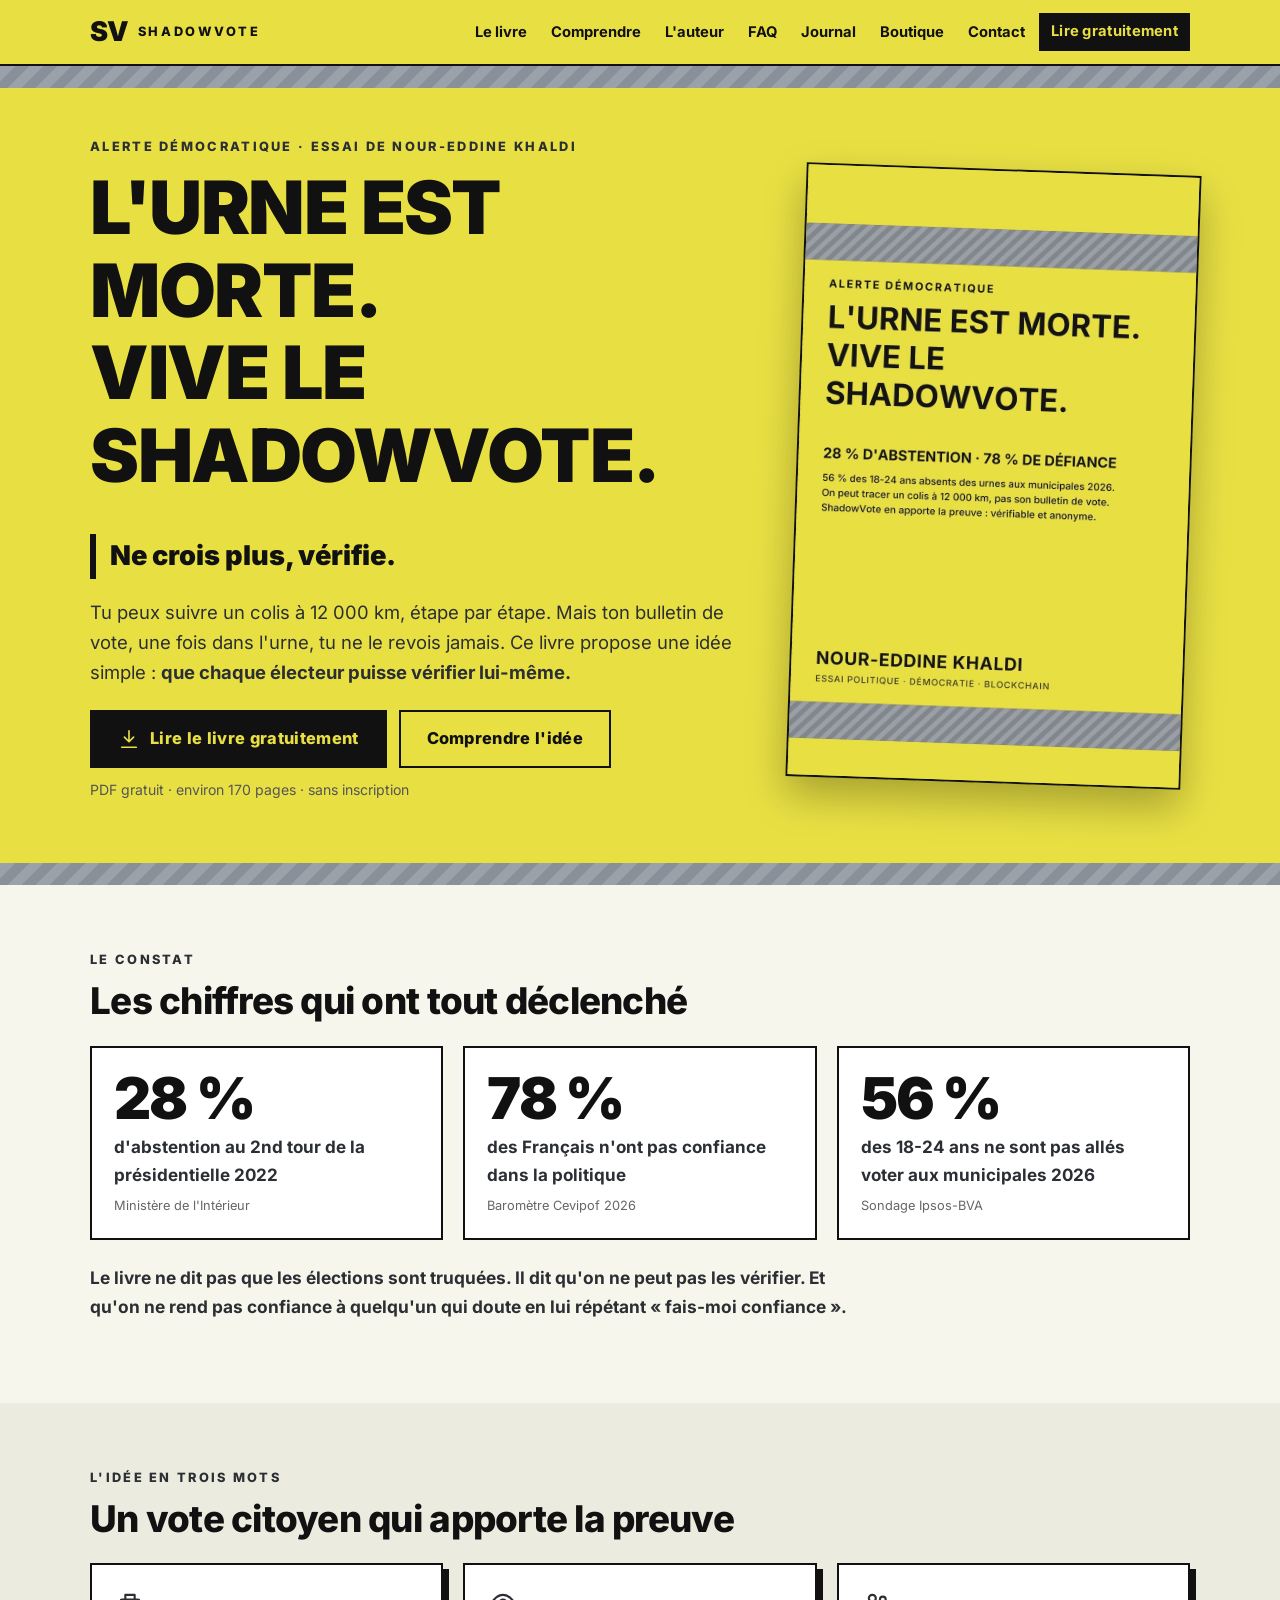
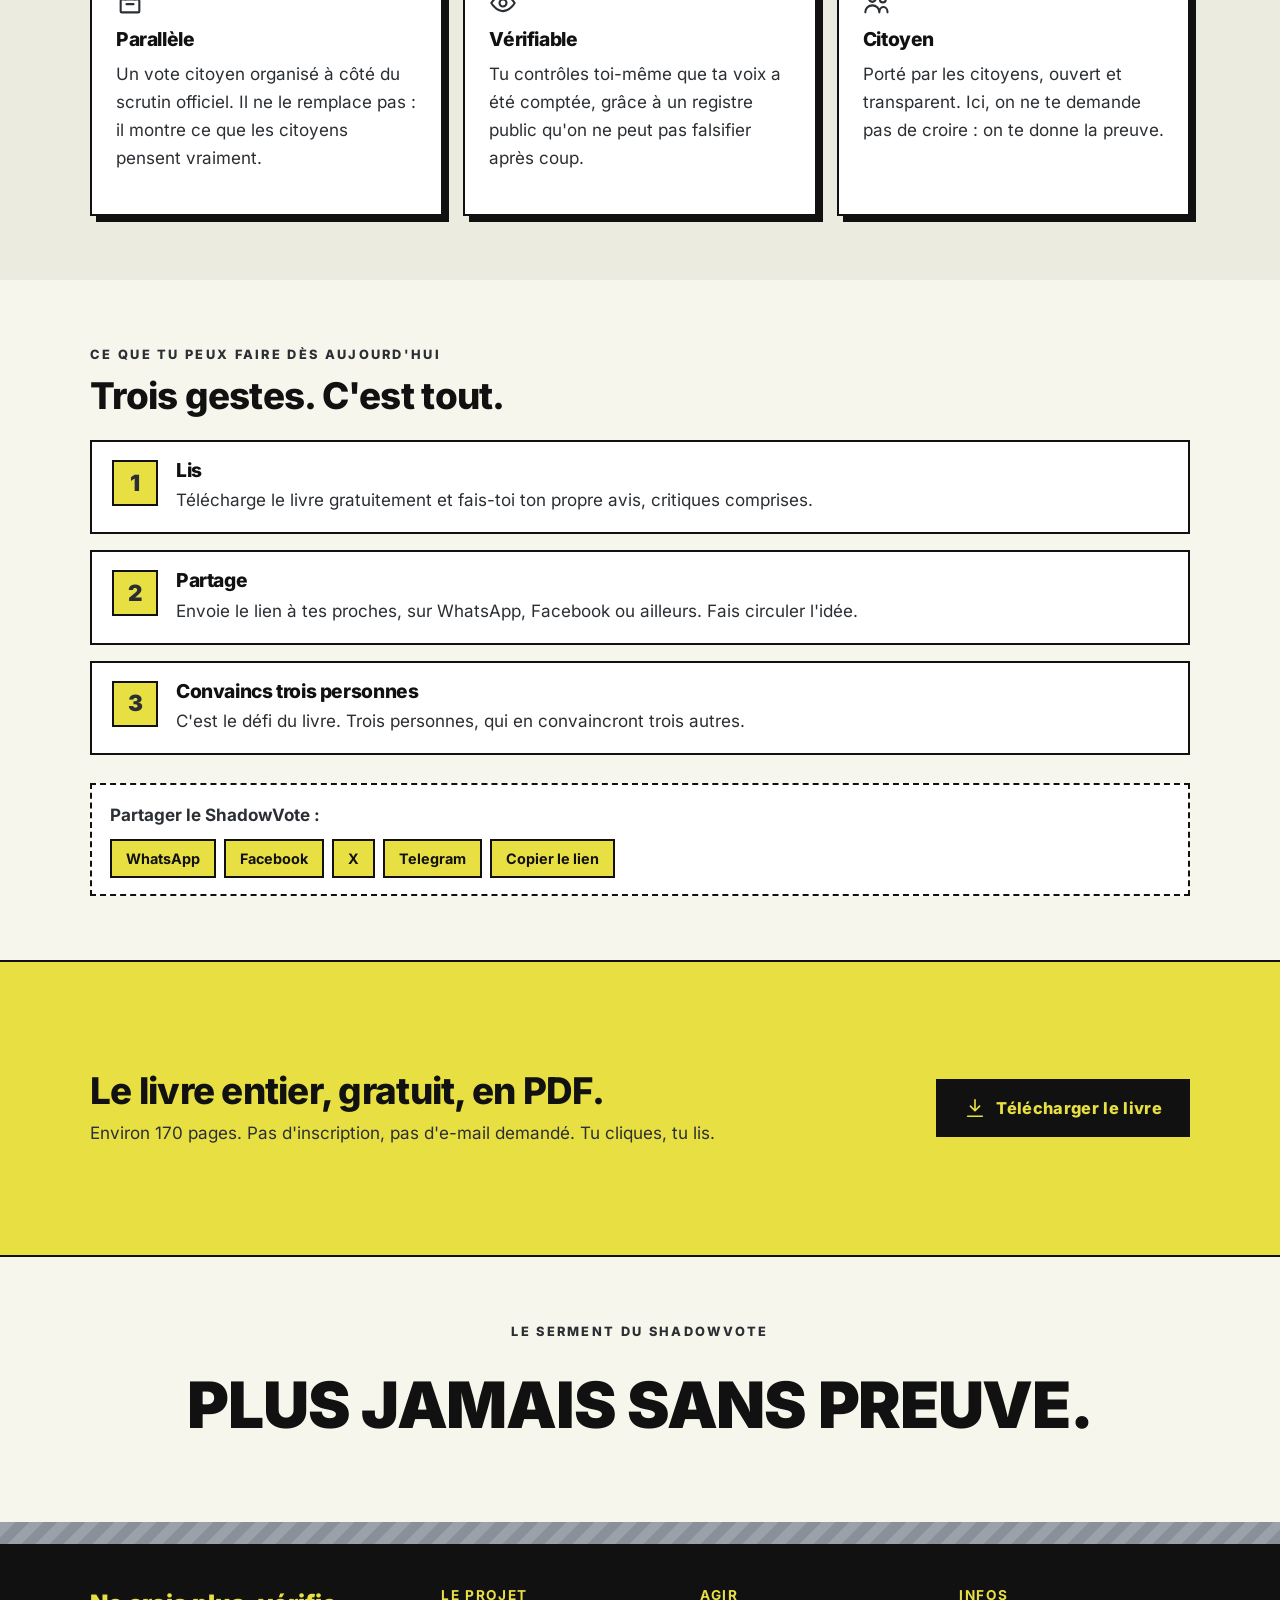
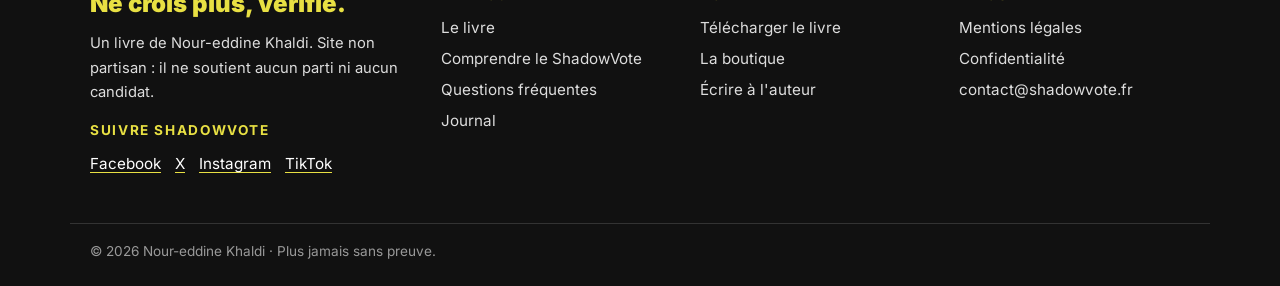
==== commit 68540238: "Livre corrigé : environ 170 pages" ====
--- a/index.html
+++ b/index.html
@@ -16,7 +16,7 @@
 <link rel="preload" href="/fonts/inter-latin-800-normal.woff2" as="font" type="font/woff2" crossorigin>
 <link rel="preload" href="/fonts/inter-latin-400-normal.woff2" as="font" type="font/woff2" crossorigin>
 <link rel="stylesheet" href="/style.css">
-<script type="application/ld+json">{"@context": "https://schema.org", "@type": "Book", "name": "L'urne est morte ! Vive le ShadowVote !", "author": {"@type": "Person", "name": "Nour-eddine Khaldi"}, "inLanguage": "fr", "numberOfPages": 130, "isAccessibleForFree": true, "image": "https://www.shadowvote.fr/img/couverture.jpg", "url": "https://www.shadowvote.fr", "bookFormat": "https://schema.org/EBook"}</script>
+<script type="application/ld+json">{"@context": "https://schema.org", "@type": "Book", "name": "L'urne est morte ! Vive le ShadowVote !", "author": {"@type": "Person", "name": "Nour-eddine Khaldi"}, "inLanguage": "fr", "numberOfPages": 169, "isAccessibleForFree": true, "image": "https://www.shadowvote.fr/img/couverture.jpg", "url": "https://www.shadowvote.fr", "bookFormat": "https://schema.org/EBook"}</script>
 </head>
 <body>
 <a class="sauter" href="#contenu">Aller au contenu</a>
@@ -32,7 +32,7 @@
 <p class="slogan">Ne crois plus, vérifie.</p>
 <p class="chapo">Tu peux suivre un colis à 12 000 km, étape par étape. Mais ton bulletin de vote, une fois dans l'urne, tu ne le revois jamais. Ce livre propose une idée simple : <b>que chaque électeur puisse vérifier lui-même.</b></p>
 <div class="actions"><a class="btn btn-noir btn-lg" href="/telecharger/ShadowVote-Nour-eddine-Khaldi.pdf" download><svg class="ico" width="22" height="22" viewBox="0 0 24 24" fill="none" stroke="currentColor" stroke-width="1.8" stroke-linecap="round" stroke-linejoin="round" aria-hidden="true"><path d="M12 3v12M7 10l5 5 5-5M4 21h16"/></svg> Lire le livre gratuitement</a><a class="btn btn-ligne btn-lg" href="/comprendre">Comprendre l'idée</a></div>
-<p class="petit">PDF gratuit · environ 130 pages · sans inscription</p>
+<p class="petit">PDF gratuit · environ 170 pages · sans inscription</p>
 </div>
 <div class="heros-couv"><img src="/img/couverture.jpg" width="900" height="1406" alt="Couverture du livre L'urne est morte ! Vive le ShadowVote ! de Nour-eddine Khaldi" fetchpriority="high"></div>
 </div><div class="bande" aria-hidden="true"></div></section>
@@ -69,7 +69,7 @@
 <a class="pbtn" data-reseau="whatsapp" href="#">WhatsApp</a><a class="pbtn" data-reseau="facebook" href="#">Facebook</a><a class="pbtn" data-reseau="x" href="#">X</a><a class="pbtn" data-reseau="telegram" href="#">Telegram</a><button class="pbtn" data-reseau="copier" type="button">Copier le lien</button></div></div>
 </div></section>
 <section class="bloc bloc-jaune"><div class="wrap cta">
-<div><h2>Le livre entier, gratuit, en PDF.</h2><p>Environ 130 pages. Pas d'inscription, pas d'e-mail demandé. Tu cliques, tu lis.</p></div>
+<div><h2>Le livre entier, gratuit, en PDF.</h2><p>Environ 170 pages. Pas d'inscription, pas d'e-mail demandé. Tu cliques, tu lis.</p></div>
 <a class="btn btn-noir btn-lg" href="/telecharger/ShadowVote-Nour-eddine-Khaldi.pdf" download><svg class="ico" width="22" height="22" viewBox="0 0 24 24" fill="none" stroke="currentColor" stroke-width="1.8" stroke-linecap="round" stroke-linejoin="round" aria-hidden="true"><path d="M12 3v12M7 10l5 5 5-5M4 21h16"/></svg> Télécharger le livre</a></div></section>
 <section class="bloc"><div class="wrap serment"><p class="surtitre">Le serment du ShadowVote</p><p class="serment-txt">Plus jamais sans preuve.</p></div></section>
 
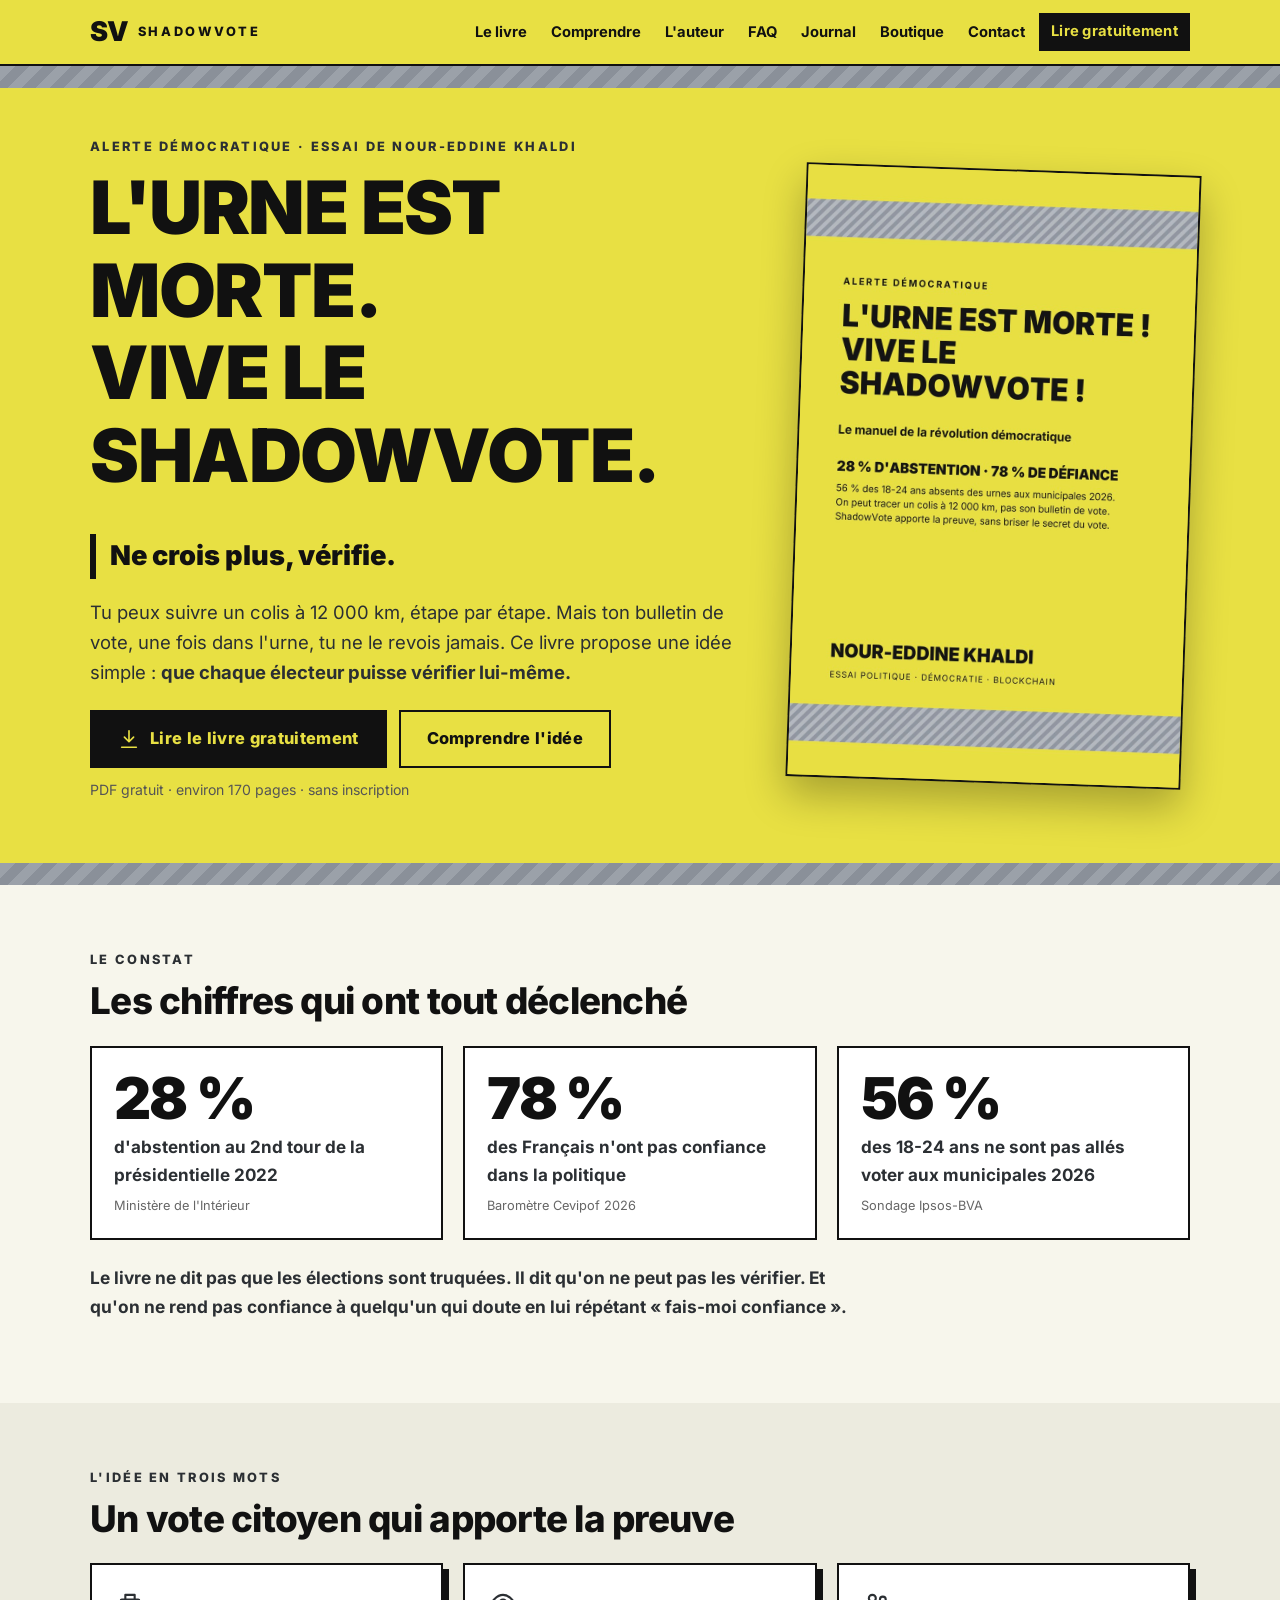
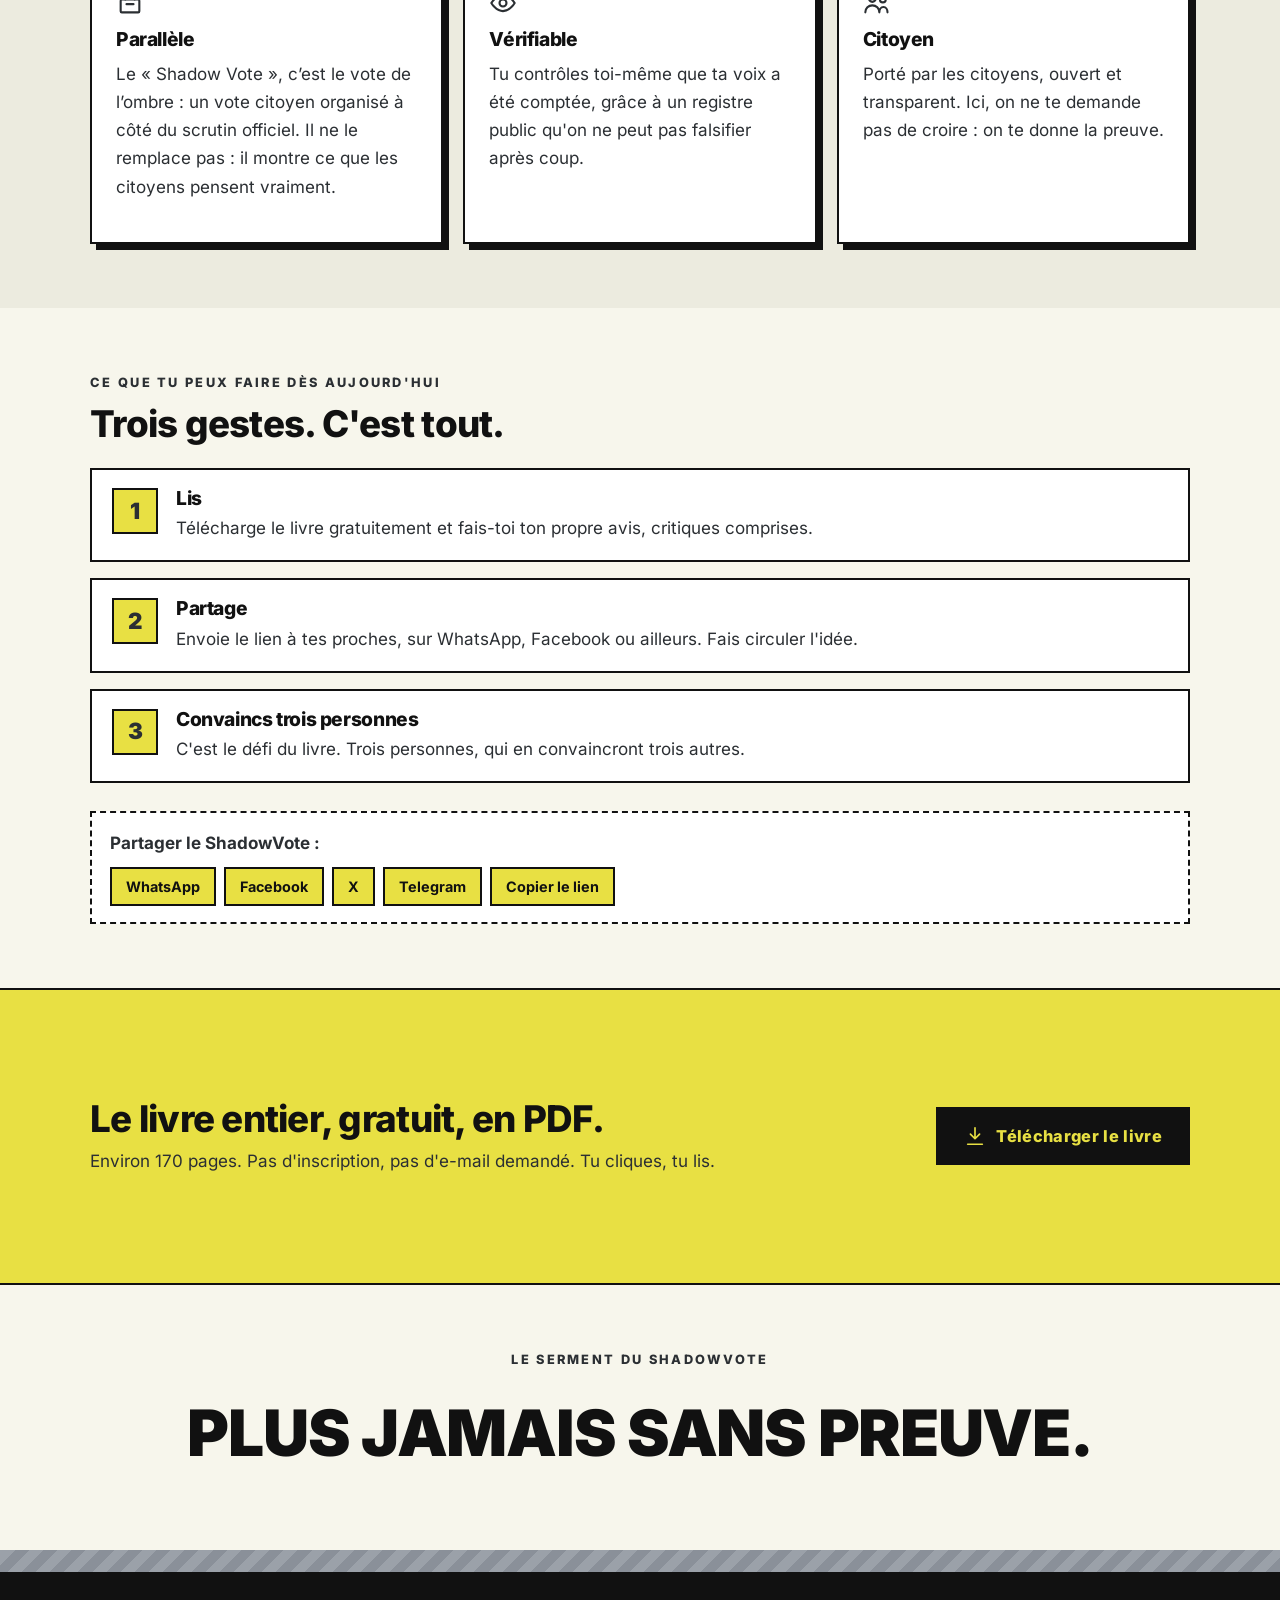
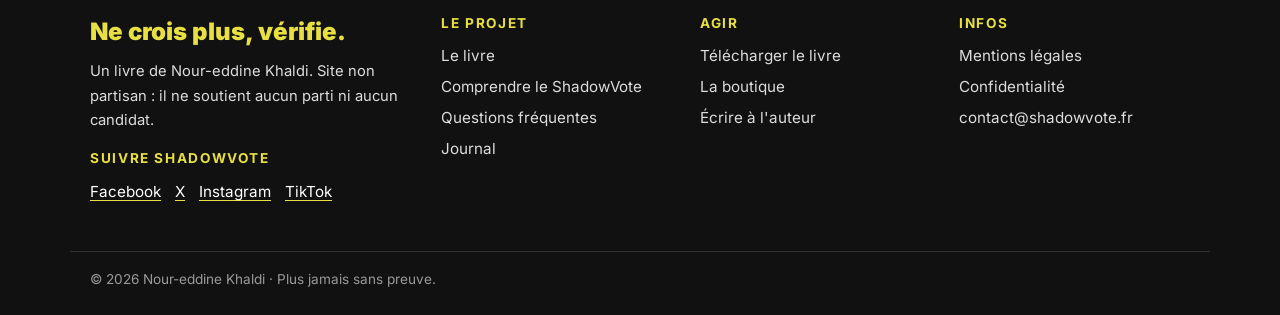
==== commit 4aeb9191: "Accueil : orthographe « Shadow Vote » pour les moteurs de recherche" ====
--- a/index.html
+++ b/index.html
@@ -1,22 +1,22 @@
 <!doctype html>
 <html lang="fr">
-<head>
+<head><meta name="google-site-verification" content="Q9QRlzHfOyx9lFaROuGQgBjQpmWNwuAfc9IKGr8sAGU">
 <meta charset="utf-8">
 <meta name="viewport" content="width=device-width, initial-scale=1">
 <meta name="color-scheme" content="only light">
-<title>ShadowVote · L&#x27;urne est morte ! Vive le ShadowVote !</title>
-<meta name="description" content="Le livre gratuit de Nour-eddine Khaldi : un vote citoyen parallèle, vérifiable par chacun grâce à la blockchain. Ne crois plus, vérifie.">
+<title>ShadowVote (Shadow Vote) · L&#x27;urne est morte ! Vive le ShadowVote !</title>
+<meta name="description" content="Le livre gratuit de Nour-eddine Khaldi : un vote citoyen parallèle, vérifiable par chacun grâce à la blockchain. On dit aussi « Shadow Vote ». Ne crois plus, vérifie.">
 <link rel="canonical" href="https://www.shadowvote.fr/">
 <meta name="theme-color" content="#E8E043">
 <meta property="og:type" content="website"><meta property="og:locale" content="fr_FR"><meta property="og:site_name" content="ShadowVote">
-<meta property="og:title" content="ShadowVote · L&#x27;urne est morte ! Vive le ShadowVote !"><meta property="og:description" content="Le livre gratuit de Nour-eddine Khaldi : un vote citoyen parallèle, vérifiable par chacun grâce à la blockchain. Ne crois plus, vérifie.">
+<meta property="og:title" content="ShadowVote · L&#x27;urne est morte ! Vive le ShadowVote !"><meta property="og:description" content="Le livre gratuit de Nour-eddine Khaldi : un vote citoyen parallèle, vérifiable par chacun grâce à la blockchain. On dit aussi « Shadow Vote ». Ne crois plus, vérifie.">
 <meta property="og:url" content="https://www.shadowvote.fr/"><meta property="og:image" content="https://www.shadowvote.fr/og.png"><meta property="og:image:width" content="1200"><meta property="og:image:height" content="630">
-<meta name="twitter:card" content="summary_large_image"><meta name="twitter:title" content="ShadowVote · L&#x27;urne est morte ! Vive le ShadowVote !"><meta name="twitter:description" content="Le livre gratuit de Nour-eddine Khaldi : un vote citoyen parallèle, vérifiable par chacun grâce à la blockchain. Ne crois plus, vérifie."><meta name="twitter:image" content="https://www.shadowvote.fr/og.png">
+<meta name="twitter:card" content="summary_large_image"><meta name="twitter:title" content="ShadowVote · L&#x27;urne est morte ! Vive le ShadowVote !"><meta name="twitter:description" content="Le livre gratuit de Nour-eddine Khaldi : un vote citoyen parallèle, vérifiable par chacun grâce à la blockchain. On dit aussi « Shadow Vote ». Ne crois plus, vérifie."><meta name="twitter:image" content="https://www.shadowvote.fr/og.png">
 <link rel="icon" href="/favicon.svg" type="image/svg+xml"><link rel="apple-touch-icon" href="/apple-touch-icon.png">
 <link rel="preload" href="/fonts/inter-latin-800-normal.woff2" as="font" type="font/woff2" crossorigin>
 <link rel="preload" href="/fonts/inter-latin-400-normal.woff2" as="font" type="font/woff2" crossorigin>
 <link rel="stylesheet" href="/style.css">
-<script type="application/ld+json">{"@context": "https://schema.org", "@type": "Book", "name": "L'urne est morte ! Vive le ShadowVote !", "author": {"@type": "Person", "name": "Nour-eddine Khaldi"}, "inLanguage": "fr", "numberOfPages": 169, "isAccessibleForFree": true, "image": "https://www.shadowvote.fr/img/couverture.jpg", "url": "https://www.shadowvote.fr", "bookFormat": "https://schema.org/EBook"}</script>
+<script type="application/ld+json">{"@context": "https://schema.org", "@type": "Book", "alternateName": ["Shadow Vote", "ShadowVote"], "name": "L'urne est morte ! Vive le ShadowVote !", "author": {"@type": "Person", "name": "Nour-eddine Khaldi"}, "inLanguage": "fr", "numberOfPages": 169, "isAccessibleForFree": true, "image": "https://www.shadowvote.fr/img/couverture.jpg", "url": "https://www.shadowvote.fr", "bookFormat": "https://schema.org/EBook"}</script>
 </head>
 <body>
 <a class="sauter" href="#contenu">Aller au contenu</a>
@@ -52,7 +52,7 @@
 <p class="surtitre">L'idée en trois mots</p>
 <h2>Un vote citoyen qui apporte la preuve</h2>
 <div class="trois">
-<div class="carte"><svg class="ico" width="28" height="28" viewBox="0 0 24 24" fill="none" stroke="currentColor" stroke-width="1.8" stroke-linecap="round" stroke-linejoin="round" aria-hidden="true"><rect x="4" y="9" width="16" height="11" rx="1"/><path d="M8 9V5h8v4M9 13h6"/></svg><h3>Parallèle</h3><p>Un vote citoyen organisé à côté du scrutin officiel. Il ne le remplace pas : il montre ce que les citoyens pensent vraiment.</p></div>
+<div class="carte"><svg class="ico" width="28" height="28" viewBox="0 0 24 24" fill="none" stroke="currentColor" stroke-width="1.8" stroke-linecap="round" stroke-linejoin="round" aria-hidden="true"><rect x="4" y="9" width="16" height="11" rx="1"/><path d="M8 9V5h8v4M9 13h6"/></svg><h3>Parallèle</h3><p>Le « Shadow Vote », c’est le vote de l’ombre : un vote citoyen organisé à côté du scrutin officiel. Il ne le remplace pas : il montre ce que les citoyens pensent vraiment.</p></div>
 <div class="carte"><svg class="ico" width="28" height="28" viewBox="0 0 24 24" fill="none" stroke="currentColor" stroke-width="1.8" stroke-linecap="round" stroke-linejoin="round" aria-hidden="true"><path d="M2 12s4-7 10-7 10 7 10 7-4 7-10 7S2 12 2 12z"/><circle cx="12" cy="12" r="3"/></svg><h3>Vérifiable</h3><p>Tu contrôles toi-même que ta voix a été comptée, grâce à un registre public qu'on ne peut pas falsifier après coup.</p></div>
 <div class="carte"><svg class="ico" width="28" height="28" viewBox="0 0 24 24" fill="none" stroke="currentColor" stroke-width="1.8" stroke-linecap="round" stroke-linejoin="round" aria-hidden="true"><circle cx="8" cy="8" r="3"/><circle cx="17" cy="9" r="2.5"/><path d="M2 20c0-3.5 2.7-6 6-6s6 2.5 6 6M14 20c0-2.6 1.4-4.6 3.5-4.6S21 17.4 21 20"/></svg><h3>Citoyen</h3><p>Porté par les citoyens, ouvert et transparent. Ici, on ne te demande pas de croire : on te donne la preuve.</p></div>
 </div></div></section>
@@ -82,4 +82,4 @@
 </div><div class="wrap pied-bas">© 2026 Nour-eddine Khaldi · Plus jamais sans preuve.</div></footer>
 <script src="/app.js" defer></script>
 </body>
-</html>+</html>
--- a/style.css
+++ b/style.css
@@ -180,3 +180,14 @@
 .pied .reseaux{display:flex;flex-wrap:wrap;gap:6px 14px;align-items:center;margin-top:14px}
 .pied .reseaux b{width:100%;margin:0}
 .pied .reseaux a{display:inline-block;padding:4px 0;color:#fff;text-decoration:underline;text-decoration-color:var(--jaune)}
+/* Logo : ne jamais passer sous le bouton menu, même avec un grand texte sur téléphone */
+.burger{flex:none}
+.logo{min-width:0;flex:0 1 auto}
+@media (max-width:980px){
+ .logo-sv{font-size:min(1.7rem,7vw)}
+ .logo-txt{font-size:min(.8rem,3.4vw);letter-spacing:min(.2em,.6vw);white-space:nowrap}
+ .logo{overflow:hidden}
+}
+/* Boutique : prix bien visible sous le nom du produit */
+.tee p.prix{display:inline-block;margin:6px 0 8px;padding:2px 12px;background:var(--jaune);color:var(--noir);font-size:1.35rem;font-weight:800;line-height:1.4}
+.tee p.prix small{font-size:.7rem;font-weight:700}
